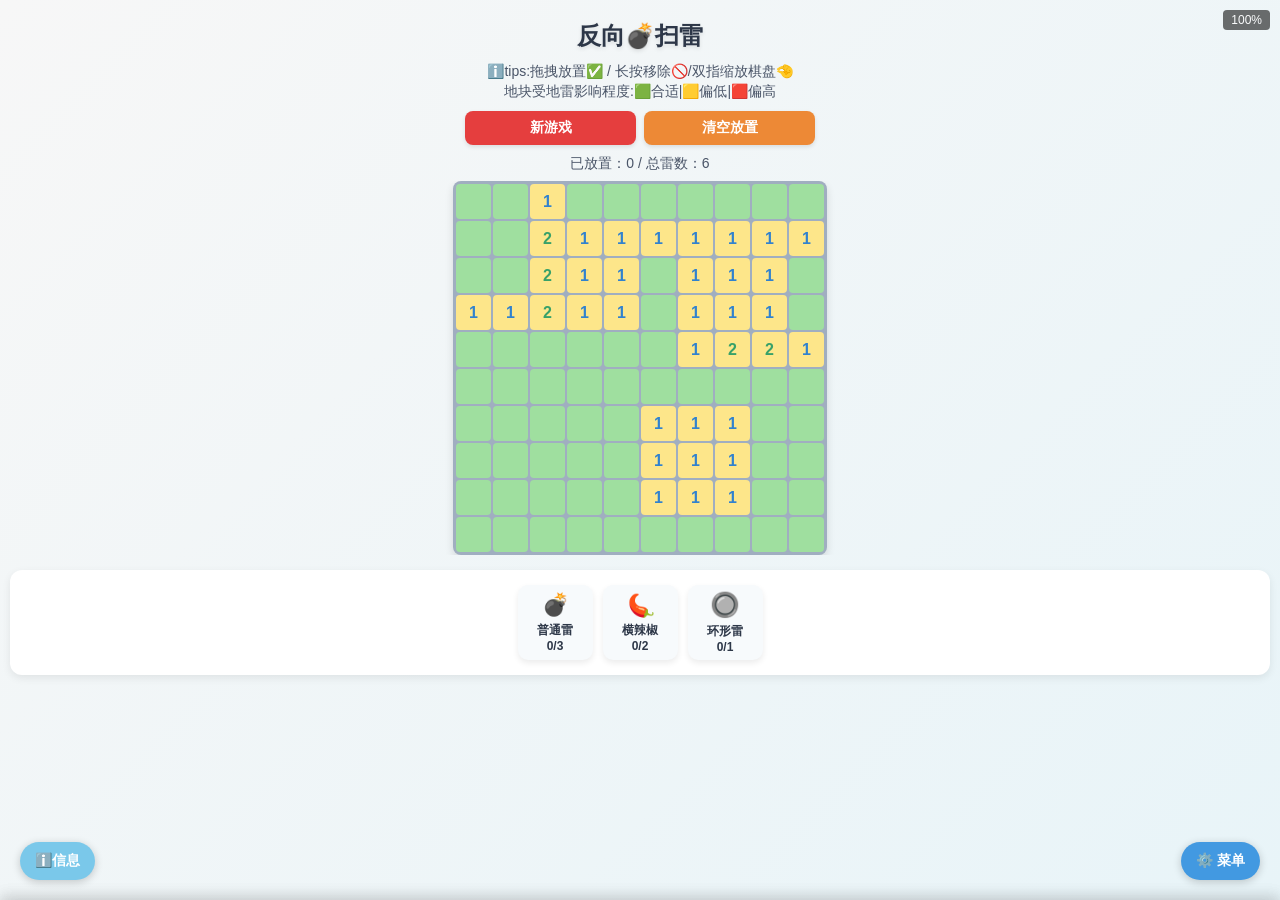
==== M.html @ b197b034 "Update and rename deMineM.html to M.html" ====
<!DOCTYPE html>
<html lang="zh-CN">
<head>
    <meta charset="UTF-8">
    <meta name="viewport" content="width=device-width, initial-scale=1.0, maximum-scale=5.0, user-scalable=yes">
    <title>反向扫雷</title>
    <style>
        * {
            margin: 0;
            padding: 0;
            box-sizing: border-box;
            font-family: "Microsoft kaiti", sans-serif;
            user-select: none;
            -webkit-user-select: none;
            -moz-user-select: none;
            -ms-user-select: none;
        }

        body {
            display: flex;
            flex-direction: column;
            align-items: center;
            background: linear-gradient(135deg, #f7f7f7, #e8f4f8);
            padding: 10px;
            min-height: 100vh;
            position: relative;
            overflow-x: hidden;
        }

        .game-title {
            font-size: 24px;
            margin: 10px 0;
            color: #2d3748;
            text-shadow: 0 2px 4px rgba(0,0,0,0.1);
            text-align: center;
        }

        .rule {
            text-align: center;
            margin-bottom: 10px;
            color: #4a5568;
            font-size: 14px;
            line-height: 1.4;
            padding: 0 5px;
        }

        .timer-box {
            font-size: 18px;
            font-weight: bold;
            color: #e53e3e;
            margin: 8px 0;
            background: #fff;
            padding: 4px 12px;
            border-radius: 10px;
            box-shadow: 0 2px 6px rgba(0,0,0,0.1);
            display: none;
        }

        .panel { 
            gap:8px; 
            display:flex; 
            margin-bottom:10px; 
            width: 100%;
            max-width: 350px;
            justify-content: center;
        }
        .panel button { 
            padding:8px 16px; 
            border:none; 
            border-radius:8px; 
            cursor: pointer;
            color: white;
            font-weight: 600;
            transition: all 0.2s;
            box-shadow: 0 2px 4px rgba(0,0,0,0.1);
            font-size: 14px;
            flex: 1;
        }
        #reset { 
            background:#e53e3e; 
        }
        #reset:hover, #reset:active {
            background:#c53030;
            transform: translateY(-1px);
        }
        #clear { 
            background:#ed8936; 
        }
        #clear:hover, #clear:active {
            background:#dd6b20;
            transform: translateY(-1px);
        }

        .info {
            color: #4a5568;
            font-size: 14px;
            margin-bottom: 8px;
            font-weight: 500;
            text-align: center;
        }

        .board-wrapper {
            width: 100%;
            max-width: calc(100vw - 20px);
            max-height: calc(100vh - 300px);
            overflow: auto;
            display: flex;
            justify-content: center;
            align-items: center;
            touch-action: pan-x pan-y; 
        }
        
        .board {
            display: grid;
            gap: 2px;
            background: #a0aec0;
            padding: 3px;
            border-radius: 8px;
            box-shadow: 0 4px 8px rgba(0,0,0,0.12);
            transform-origin: center center;
            transition: transform 0.1s ease-out;
            --cell-size: clamp(25px, 7vw, 35px);
            grid-template-columns: repeat(var(--board-size), var(--cell-size));
            margin: auto;
        }
        
        .zoom-display {
            position: absolute;
            top: 10px;
            right: 10px;
            background: rgba(0,0,0,0.7);
            color: white;
            padding: 3px 8px;
            border-radius: 4px;
            font-size: 12px;
            opacity: 0.8;
            z-index: 10;
        }
        
        .cell {
            width: var(--cell-size);
            height: var(--cell-size);
            display: flex;
            align-items: center;
            justify-content: center;
            font-weight: bold;
            position: relative;
            background: #ffffff;
            border-radius: 4px;
            cursor: default;
            transition: all 0.15s;
            font-size: clamp(12px, 3vw, 16px);
            touch-action: none;
        }
        .cell:hover, .cell.touch-hover {
            box-shadow: inset 0 0 0 1px #4299e1;
        }
        .cell-valid { background:#9fdf9f; }
        .cell-low { background:#fde68a; }
        .cell-over { background:#fca5a5; }
        .mine-here { 
            box-shadow:inset 0 0 0 2px #2d3748; 
            background:#fff !important; 
            cursor: grab;
            touch-action: none;
        }
        .mine-here:active { cursor: grabbing; }
        .n1{color:#3182ce} .n2{color:#38a169} .n3{color:#e53e3e} 
        .n4{color:#2c5282} .n5{color:#9b2c2c} .n6{color:#00a3af} 
        .n7{color:#1a202c} .n8{color:#718096}

        .mine-slot-box {
            display: flex;
            gap: 10px;
            padding: 15px;
            background: #ffffff;
            border-radius: 12px;
            flex-wrap: wrap;
            justify-content: center;
            margin-top: 15px;
            box-shadow: 0 3px 8px rgba(0,0,0,0.08);
            width: 100%;
            max-width: calc(100vw - 20px);
        }
        .mine-item {
            width: clamp(60px, 18vw, 75px);
            height: clamp(60px, 18vw, 75px);
            border-radius: 10px;
            display: flex;
            flex-direction: column;
            align-items: center;
            justify-content: center;
            font-weight: 600;
            font-size: 12px;
            background: #f7fafc;
            box-shadow: 0 3px 6px rgba(0,0,0,0.08);
            position: relative;
            color: #2d3748;
            transition: all 0.2s;
        }
        .mine-item:hover, .mine-item.touch-hover {
            transform: translateY(-2px);
            box-shadow: 0 4px 8px rgba(0,0,0,0.12);
        }
        .mine-item.disabled { 
            opacity:0.5; 
            cursor: not-allowed;
            transform: none !important;
        }
        .emoji-drag {
            cursor: grab;
            font-size: clamp(18px, 5vw, 24px);
            margin-bottom: 4px;
        }
        .emoji-drag:active { cursor: grabbing; }

        .normal-bomb { font-size:clamp(18px, 4vw, 22px); }
        .big-bomb { font-size:clamp(24px, 6vw, 32px); }
        .high-bomb {
            font-size: clamp(20px, 4.5vw, 24px);
            filter: saturate(1000%) brightness(1.2);
            color: rgb(255, 0, 0) !important;
        }
        .anti-bomb { font-size:clamp(18px, 4vw, 22px); }
        .chiliV-bomb { font-size:clamp(18px, 4vw, 22px); }
        .chiliH-bomb { font-size:clamp(18px, 4vw, 22px); transform:rotate(90deg); }
        .chiliPlus-bomb { font-size:clamp(20px, 4.5vw, 24px); transform:rotate(45deg);}
        .chiliDiag-bomb { font-size:clamp(20px, 4.5vw, 24px); }
        .chiliBigDiag-bomb { font-size:clamp(20px, 4.5vw, 24px); }
        .ring-bomb { font-size:clamp(20px, 4.5vw, 24px); }
        .mirror-bomb { font-size:clamp(20px, 4.5vw, 24px); }
        .radiation-bomb { font-size:clamp(20px, 4.5vw, 24px); }
        .eight-bomb { font-size:clamp(20px, 4.5vw, 24px); }
        .blackhole-bomb { font-size:clamp(20px, 4.5vw, 24px); }
        .yin-yang-bomb { font-size:clamp(20px, 4.5vw, 24px); }

        .mine-item {
            position: relative;
        }
        .mine-item::after {
            content: attr(data-tip);
            position: absolute;
            bottom: 110%;
            left: 50%;
            transform: translateX(-50%);
            background: #2d3748;
            color: #ffffff;
            padding: 4px 10px;
            border-radius: 6px;
            font-size: 11px;
            white-space: nowrap;
            opacity: 0;
            pointer-events: none;
            transition: opacity 0.2s;
            z-index: 10;
            max-width: 200px;
            word-wrap: break-word;
        }
        .mine-item:hover::after, .mine-item.touch-hover::after { opacity: 1; }

        .mine-info-tip {
            display: inline-flex;
            align-items: center;
            gap: 4px;
            font-size: 12px;
            color: #718096;
            cursor: pointer;
            position: relative;
        }
        .mine-preview {
            position: absolute;
            bottom: calc(100% + 8px);
            left: 50%;
            transform: translateX(-50%);
            background: #fff;
            border: 1px solid #e2e8f0;
            border-radius: 6px;
            padding: 8px;
            box-shadow: 0 4px 12px rgba(0,0,0,0.1);
            opacity: 0;
            visibility: hidden;
            transition: all 0.2s;
            z-index: 1000;
            max-width: 280px;
            max-height: 200px;
            overflow: hidden;
        }
        .mine-info-tip:hover .mine-preview, .mine-info-tip.touch-hover .mine-preview {
            opacity: 1;
            visibility: visible;
        }

        .win {
            position: fixed;
            top:0;left:0;width:100%;height:100%;
            background:rgba(0,0,0,0.9);
            display:none;
            flex-direction:column;
            align-items:center;
            justify-content:center;
            color:#fcc367;
            font-size:clamp(28px, 8vw, 40px);
            z-index: 100;
            text-shadow: 0 0 10px rgba(252, 195, 103, 0.8);
            padding: 20px;
        }
        .win button {
            margin-top: 30px;
            padding: 12px 24px;
            background: #48bb78;
            color: white;
            border: none;
            border-radius: 8px;
            font-size: clamp(16px, 4vw, 18px);
            font-weight: 600;
            cursor: pointer;
            transition: all 0.2s;
            box-shadow: 0 4px 8px rgba(0,0,0,0.2);
            min-width: 120px;
        }
        .win button:hover, .win button:active {
            background: #38a169;
            transform: translateY(-2px);
        }

        .sidebar {
            position: fixed;
            bottom: 0;
            left: 0;
            width: 100%;
            max-height: 80vh;
            background: #fff;
            box-shadow: 0 -3px 15px rgba(0,0,0,0.1);
            transform: translateY(100%);
            transition: transform 0.3s ease;
            z-index: 999;
            padding: 15px;
            overflow-y: auto;
            touch-action: pan-y;
        }
        .sidebar.open {
            transform: translateY(0);
        }
        .sidebar-toggle {
            position: fixed;
            bottom: 20px;
            right: 20px;
            top: auto;
            transform: none;
            background: #4299e1;
            color: #fff;
            border: none;
            padding: 10px 15px;
            border-radius: 50px;
            cursor: pointer;
            z-index: 999;
            font-weight: bold;
            font-size: 14px;
            box-shadow: 0 2px 8px rgba(0,0,0,0.2);
            writing-mode: horizontal-tb;
        }

        .info-sidebar {
            position: fixed;
            bottom: 0;
            right: 0;
            width: 100%;
            max-height: 80vh;
            background: #fff;
            box-shadow: 0 -3px 15px rgba(0,0,0,0.1);
            transform: translateY(100%);
            transition: transform 0.3s ease;
            z-index: 998;
            padding: 15px;
            overflow-y: auto;
            touch-action: pan-y;
        }
        .info-sidebar.open {
            transform: translateY(0);
        }
        .info-sidebar-toggle {
            position: fixed;
            bottom: 20px;
            left: 20px;
            top: auto;
            transform: none;
            background: #7ac8ea;
            color: #fff;
            border: none;
            padding: 10px 15px;
            border-radius: 50px;
            cursor: pointer;
            z-index: 998;
            font-weight: bold;
            font-size: 14px;
            box-shadow: 0 2px 8px rgba(0,0,0,0.2);
            writing-mode: horizontal-tb;
        }

        .sidebar-section {
            margin-bottom: 20px;
        }
        .sidebar-title {
            font-size: 16px;
            font-weight: bold;
            margin-bottom: 10px;
            color: #2d3748;
            border-left: 4px solid #4299e1;
            padding-left: 8px;
        }
        .info-sidebar .sidebar-title {
            border-left-color: #7ac8ea;
        }

        .preset-buttons {
            display: flex;
            gap: 8px;
            margin-bottom: 15px;
            width: 100%;
        }
        .preset-btn {
            flex: 1;
            padding: 8px 0;
            border: none;
            border-radius: 6px;
            color: white;
            font-weight: 500;
            cursor: pointer;
            font-size: 14px;
        }
        .preset-easy { background: #38a169; }
        .preset-medium { background: #ed8936; }
        .preset-hard { background: #e53e3e; }

        .custom-item {
            display: flex;
            align-items: center;
            justify-content: space-between;
            margin-bottom: 10px;
        }
        .custom-item label {
            font-weight: 500;
            color: #2d3748;
            font-size: 14px;
        }
        .num-control {
            display: flex;
            align-items: center;
            border-radius: 6px;
            overflow: hidden;
        }
        .num-btn {
            width: 28px;
            height: 28px;
            border: none;
            background: #4299e1;
            color: white;
            cursor: pointer;
            font-size: 16px;
        }
        .num-display {
            width: 40px;
            height: 28px;
            text-align: center;
            line-height: 28px;
            background: #f7fafc;
            border: 1px solid #e2e8f0;
            font-size: 14px;
        }
        .apply-btn {
            width: 100%;
            padding: 9px;
            background: #1dc0d2;
            color: white;
            border: none;
            border-radius: 6px;
            cursor: pointer;
            font-weight: 500;
            margin-top: 5px;
            font-size: 14px;
        }

        .record-item {
            padding: 10px;
            border-radius: 8px;
            margin-bottom: 8px;
            background: #f7fafc;
        }
        .record-label { font-weight: bold; margin-bottom: 4px; font-size: 14px;}
        .record-best { color: #38a169; font-weight: bold; font-size: 14px;}
        .record-current { color: #ed8936; font-weight: bold; font-size: 14px;}
        .record-new { color: #e53e3e; font-weight: bold; margin-left: 6px; font-size: 14px;}
        
        .sidebar-version {
            margin-top: 20px;
            padding-top: 15px;
            border-top: 1px solid #e2e8f0;
            color: #718096;
            font-size: 12px;
            text-align: center;
        }
        
        .record-tip {
            font-size: 12px;
            color: #718096;
            margin-bottom: 10px;
            padding-left: 8px;
            font-style: italic;
        }

        .mine-info-item {
            padding: 10px;
            border-radius: 8px;
            background: #f7fafc;
            margin-bottom: 8px;
            border-left: 3px solid #7ac8ea;
        }
        .mine-info-header {
            display: flex;
            align-items: center;
            gap: 8px;
            margin-bottom: 6px;
        }
        .mine-info-emoji {
            font-size: 18px;
        }
        .mine-info-name {
            font-weight: bold;
            font-size: 14px;
            color: #2d3748;
        }
        .mine-info-desc {
            font-size: 13px;
            color: #4a5568;
            line-height: 1.4;
            margin-bottom: 6px;
        }
        .mine-info-tip {
            display: inline-flex;
            align-items: center;
            gap: 4px;
            font-size: 12px;
            color: #718096;
            cursor: pointer;
        }
        .preview-grid {
            display: grid;
            gap: 1px;
            background: #a0aec0;
            padding: 2px;
            border-radius: 4px;
            position: relative;
        }
        .preview-cell {
            width: clamp(15px, 4vw, 20px);
            height: clamp(15px, 4vw, 20px);
            background: #fff;
            display: flex;
            align-items: center;
            justify-content: center;
            font-size: clamp(10px, 2vw, 11px);
            font-weight: bold;
            color: #2d3748;
        }
        .preview-cell.active {
            background: #9fdf9f;
        }
        .preview-cell.center {
            background: #fca5a5 !important;
        }
        .preview-cell.split-left {
            background: #9fdf9f;
        }
        .preview-cell.split-right {
            background: #9fdf9f;
        }
        .diagonal-line {
            position: absolute;
            top: 0;
            left: 0;
            width: 100%;
            height: 100%;
            pointer-events: none;
        }

        .overlay {
            position: fixed;
            top: 0;
            left: 0;
            width: 100%;
            height: 100%;
            background: rgba(0,0,0,0.3);
            z-index: 997;
            display: none;
        }
        .overlay.show {
            display: block;
        }

        .drag-ghost {
            position: fixed;
            pointer-events: none;
            z-index: 1000;
            transform: translate(-50%, -50%);
            font-size: 24px;
            text-shadow: 0 0 3px rgba(0,0,0,0.5);
        }
    </style>
</head>
<body>
    <h1 class="game-title">反向💣扫雷</h1>
    <div class="rule">
            ℹ️tips:拖拽放置✅ / 长按移除🚫/双指缩放棋盘🤏
        <br>地块受地雷影响程度:🟩合适|🟨偏低|🟥偏高</div>

    <div class="timer-box" id="timer">00:00.00</div>

    <div class="panel">
        <button id="reset">新游戏</button>
        <button id="clear">清空放置</button>
    </div>

    <div class="info">已放置：<span id="placed">0</span> / 总雷数：<span id="max">0</span></div>
    
    <div class="board-wrapper" id="boardWrapper">
        <div class="board" id="board"></div>
        <div class="zoom-display" id="zoomDisplay">100%</div>
    </div>
    
    <div class="mine-slot-box" id="slot"></div>

    <div class="win" id="win">
        <div>🎉 恭喜通关！</div>
        <button onclick="newGame()">再来一局</button>
    </div>

    <div class="overlay" id="overlay"></div>
    
    <button class="sidebar-toggle" id="toggleSidebar">⚙️ 菜单</button>
    <div class="sidebar" id="sidebar">
        <div class="sidebar-section">
            <div class="sidebar-title">🎮 难度选择</div>
            <div class="preset-buttons">
                <button class="preset-btn preset-easy" onclick="setPre('easy')">😎简单</button>
                <button class="preset-btn preset-medium" onclick="setPre('medium')">😮中等</button>
                <button class="preset-btn preset-hard" onclick="setPre('hard')">👿困难</button>
            </div>

            <div class="custom-item">
                <label>棋盘大小</label>
                <div class="num-control">
                    <button class="num-btn" onclick="setVal('size',-1)">-</button>
                    <div class="num-display" id="size">10</div>
                    <button class="num-btn" onclick="setVal('size',1)">+</button>
                </div>
            </div>
            <div class="custom-item">
                <label>总地雷数</label>
                <div class="num-control">
                    <button class="num-btn" onclick="setVal('total',-1)">-</button>
                    <div class="num-display" id="total">6</div>
                    <button class="num-btn" onclick="setVal('total',1)">+</button>
                </div>
            </div>
            <div class="custom-item">
                <label>特殊雷种类</label>
                <div class="num-control">
                    <button class="num-btn" onclick="setVal('type',-1)">-</button>
                    <div class="num-display" id="type">2</div>
                    <button class="num-btn" onclick="setVal('type',1)">+</button>
                </div>
            </div>
            <div class="custom-item">
                <label>特殊雷总数</label>
                <div class="num-control">
                    <button class="num-btn" onclick="setVal('spec',-1)">-</button>
                    <div class="num-display" id="spec">3</div>
                    <button class="num-btn" onclick="setVal('spec',1)">+</button>
                </div>
            </div>
            <button class="apply-btn" onclick="applySet()">应用设置</button>
        </div>

        <div class="sidebar-section">
            <div class="sidebar-title">🏆 最快纪录</div>
            <div class="record-tip">使用预设难度开始计时挑战吧！ヾ(≧▽≦*)o</div>
            <div id="recordList"></div>
        </div>
        
        <div class="sidebar-version">v.4.1移动端<br>作者:L1Nzy<br>邮箱:lin060911@qq.com</div>
    </div>

    <button class="info-sidebar-toggle" id="toggleInfoSidebar">ℹ️信息</button>
    <div class="info-sidebar" id="infoSidebar">
        <div class="sidebar-section">
            <div class="sidebar-title">💣 炸弹信息</div>
            <div id="mineInfoList"></div>
        </div>
    </div>

    <script>
        let S=10, T=6, TY=2, SP=3;
        const LIMIT = { size:[6,20], total:[2,16], type:[0,14], spec:[0,99] }; 

        const PRE = {
            easy:   { size: 8,  total: 6,  type: 2,  spec: 4 },
            medium: { size: 10, total: 8,  type: 4,  spec: 6 },
            hard:   { size: 12, total: 10, type: 6,  spec: 8 }
        };

        let diff = null;
        let st = 0;
        let ti = null;
        let ct = 0;
        let ts = false; 

        let lt = JSON.parse(localStorage.getItem('mineLastTimes')) || {
            easy: null, medium: null, hard: null
        };
        let rec = JSON.parse(localStorage.getItem('mineRecords')) || {
            easy: null, medium: null, hard: null
        };

        const M = {
            normal:{n:"普通雷",e:"💣",cls:"normal-bomb",tip:"3x3范围 +1",f:(r,c,v)=>addVal(r,c,1,1,v,1),
                preview: {size:3, active: [[0,0],[0,1],[0,2],[1,0],[1,1],[1,2],[2,0],[2,1],[2,2]], center: [1,1]}},
            big5:{n:"巨型雷",e:"💣",cls:"big-bomb",tip:"5x5范围 +1",f:(r,c,v)=>addVal(r,c,2,2,v,1),
                preview: {size:5, active: [[0,0],[0,1],[0,2],[0,3],[0,4],[1,0],[1,1],[1,2],[1,3],[1,4],[2,0],[2,1],[2,2],[2,3],[2,4],[3,0],[3,1],[3,2],[3,3],[3,4],[4,0],[4,1],[4,2],[4,3],[4,4]], center: [2,2]}},
            high:{n:"高爆雷",e:"💣",cls:"high-bomb",tip:"3x3范围 +2",f:(r,c,v)=>addVal(r,c,1,1,v,2),
                preview: {size:3, active: [[0,0],[0,1],[0,2],[1,0],[1,1],[1,2],[2,0],[2,1],[2,2]], center: [1,1], values: [[2,2,2],[2,2,2],[2,2,2]]}},
            anti:{n:"反物质炸弹",e:"💥",cls:"anti-bomb",tip:"3x3范围 -1",f:(r,c,v)=>addVal(r,c,1,1,v,-1),
                preview: {size:3, active: [[0,0],[0,1],[0,2],[1,0],[1,1],[1,2],[2,0],[2,1],[2,2]], center: [1,1], values: [[-1,-1,-1],[-1,-1,-1],[-1,-1,-1]]}},
            chiliV:{n:"竖辣椒",e:"🌶️",cls:"chiliV-bomb",tip:"竖方向各2格 +1",f:(r,c,v)=>{
                for(let i=-2;i<=2;i++){let y=r+i;if(y>=0&&y<S)v[y][c]++;}
            }, preview: {size:5, active: [[0,2],[1,2],[2,2],[3,2],[4,2]], center: [2,2]}},
            chiliH:{n:"横辣椒",e:"🌶️",cls:"chiliH-bomb",tip:"横方向各2格 +1",f:(r,c,v)=>{
                for(let i=-2;i<=2;i++){let x=c+i;if(x>=0&&x<S)v[r][x]++;}
            }, preview: {size:5, active: [[2,0],[2,1],[2,2],[2,3],[2,4]], center: [2,2]}},
            chiliPlus:{n:"十字辣椒",e:"✖️",cls:"chiliPlus-bomb",tip:"横竖各2格 +1",f:(r,c,v)=>{
                for(let i=-2;i<=2;i++){let y=r+i;if(y>=0&&y<S)v[y][c]++;}
                for(let i=-2;i<=2;i++){let x=c+i;if(x>=0&&x<S)v[r][x]++;}
            }, preview: {size:5, active: [[0,2],[1,2],[2,0],[2,1],[2,2],[2,3],[2,4],[3,2],[4,2]], center: [2,2]}},
            chiliDiag:{n:"对角辣椒",e:"✖️",cls:"chiliDiag-bomb",tip:"3x3对角线 +1",f:(r,c,v)=>{
                const d=[[-1,-1],[-1,1],[0,0],[1,-1],[1,1]];
                d.forEach(([dr,dc])=>{let y=r+dr,x=c+dc;if(y>=0&&y<S&&x>=0&&x<S)v[y][x]++;});
            }, preview: {size:3, active: [[0,0],[0,2],[1,1],[2,0],[2,2]], center: [1,1]}},
            chiliBigDiag:{n:"大对角辣椒",e:"✖️",cls:"chiliBigDiag-bomb",tip:"5x5对角线 +1",f:(r,c,v)=>{
                const d=[[-2,-2],[-2,2],[-1,-1],[1,1],[-1,1],[1,-1],[0,0],[2,-2],[2,2]];
                d.forEach(([dr,dc])=>{let y=r+dr,x=c+dc;if(y>=0&&y<S&&x>=0&&x<S)v[y][x]++;});
            }, preview: {size:5, active: [[0,0],[0,4],[1,1],[1,3],[2,2],[3,1],[3,3],[4,0],[4,4]], center: [2,2]}},
            ring:{n:"环形雷",e:"🔘",cls:"ring-bomb",tip:"5x5区域外圈 +1",f:(r,c,v)=>{
                for(let nr=-2;nr<=2;nr++){
                    for(let nc=-2;nc<=2;nc++){
                        if(nr === -2 || nr === 2 || nc === -2 || nc === 2){
                            let y = r + nr;
                            let x = c + nc;
                            if(y >= 0 && y < S && x >= 0 && x < S){
                                v[y][x]++;
                            }
                        }
                    }
                }
            }, preview: {size:5, active: [[0,0],[0,1],[0,2],[0,3],[0,4],[1,0],[1,4],[2,0],[2,4],[3,0],[3,4],[4,0],[4,1],[4,2],[4,3],[4,4]], center: [2,2]}},
            mirror:{n:"镜像双雷",e:"🪞",cls:"mirror-bomb",tip:"自身+对称点 3x3 +1",f:(r,c,v)=>{
                let mr = S - 1 - r;
                let mc = S - 1 - c;
                addVal(r, c, 1,1,v,1);
                addVal(mr, mc,1,1,v,1);
            }, preview: {size:6, active: [[0,0],[0,1],[0,2],[1,0],[1,1],[1,2],[2,0],[2,1],[2,2],[3,3],[3,4],[3,5],[4,3],[4,4],[4,5],[5,3],[5,4],[5,5]], center: [1,1], split: true}},
            radiation:{n:"辐射雷",e:"☢️",cls:"radiation-bomb",tip:"中心+3 内环+2 外环+1",f:(r,c,v)=>{
                v[r][c] +=3;
                for(let dr=-1;dr<=1;dr++){
                    for(let dc=-1;dc<=1;dc++){
                        if(dr===0 && dc===0) continue;
                        let y = r+dr, x = c+dc;
                        if(y>=0&&y<S&&x>=0&&x<S) v[y][x]+=2;
                    }
                }
                for(let dr=-2;dr<=2;dr++){
                    for(let dc=-2;dc<=2;dc++){
                        if(Math.abs(dr)===2 || Math.abs(dc)===2){
                            let y = r+dr, x = c+dc;
                            if(y>=0&&y<S&&x>=0&&x<S) v[y][x]+=1;
                        }
                    }
                }
            }, preview: {size:5, active: [[0,0],[0,1],[0,2],[0,3],[0,4],[1,0],[1,1],[1,2],[1,3],[1,4],[2,0],[2,1],[2,2],[2,3],[2,4],[3,0],[3,1],[3,2],[3,3],[3,4],[4,0],[4,1],[4,2],[4,3],[4,4]], 
                center: [2,2], values: [[1,1,1,1,1],[1,2,2,2,1],[1,2,3,2,1],[1,2,2,2,1],[1,1,1,1,1]]}},
            eight:{n:"八向雷",e:"✳️",cls:"eight-bomb",tip:"8方向各2格+自身 +1",f:(r,c,v)=>{
                const dirs = [[-1,-1],[-1,0],[-1,1],[0,-1],[0,1],[1,-1],[1,0],[1,1]];
                v[r][c]++;
                dirs.forEach(([dy,dx])=>{
                    for(let i=1;i<=2;i++){
                        let y = r + dy*i;
                        let x = c + dx*i;
                        if(y>=0&&y<S&&x>=0&&x<S) v[y][x]++;
                    }
                });
            }, preview: {size:5, active: [
                [2,2],
                [1,2], [0,2],
                [3,2], [4,2],
                [2,1], [2,0],
                [2,3], [2,4],
                [1,1], [0,0],
                [1,3], [0,4],
                [3,1], [4,0],
                [3,3], [4,4]
            ], center: [2,2]}},
            blackhole:{n:"黑洞炸弹",e:"🕳️",cls:"blackhole-bomb",tip:"中心-1 十字不变 外圈8格+1",f:(r,c,v)=>{
                v[r][c] -= 1;
                const outer = [[-1,-1],[-1,1],[1,-1],[1,1],[-2,0],[2,0],[0,-2],[0,2]];
                outer.forEach(([dr, dc]) => {
                    let y = r + dr;
                    let x = c + dc;
                    if(y >= 0 && y < S && x >= 0 && x < S) {
                        v[y][x] += 1;
                    }
                });
            }, preview: {size:5, active: [[0,2],[1,1],[1,3],[2,0],[2,2],[2,4],[3,1],[3,3],[4,2]], center: [2,2], values: [[, ,1, , ], [,1,,1, ], [1,,-1,,1], [,1,,1, ], [, ,1, , ]]}},
            yinYang:{n:"阴阳炸弹",e:"☯️",cls:"yin-yang-bomb",tip:"自身3x3+1 对称点3x3-1",f:(r,c,v)=>{
                addVal(r, c, 1, 1, v, 1);
                let mr = S - 1 - r;
                let mc = S - 1 - c;
                addVal(mr, mc, 1, 1, v, -1);
            }, preview: {size:6, active: [[0,0],[0,1],[0,2],[1,0],[1,1],[1,2],[2,0],[2,1],[2,2],[3,3],[3,4],[3,5],[4,3],[4,4],[4,5],[5,3],[5,4],[5,5]], 
                center: [1,1], values: [[1,1,1,,,], [1,1,1,,,], [1,1,1,,,], [,,, -1,-1,-1], [,,, -1,-1,-1], [,,, -1,-1,-1]], split: true}}
        };

        let G={tar:[],p:[],placed:{},pool:{},max:0,drag:null};
        let dragGhost = null;
        let isDraggingFromBoard = false;
        let dragMineType = null;
        let dragMineKey = null;
        let touchStartX = 0, touchStartY = 0;
        let touchStartTime = 0;
        let touchMoveDistance = 0;
        let touchTimeout = null;
        
        let boardScale = 1;
        let minScale = 0.5;
        let maxScale = 3;
        let initialDistance = null;
        let isPinching = false;
        let isDragging = false; 
        let isDeleting = false;

        document.getElementById('toggleInfoSidebar').onclick = (e) => {
            e.stopPropagation();
            const infoSb = document.getElementById('infoSidebar');
            const overlay = document.getElementById('overlay');
            infoSb.classList.toggle('open');
            overlay.classList.toggle('show');
            document.getElementById('sidebar').classList.remove('open');
        };
        document.getElementById('toggleSidebar').onclick = (e) => {
            e.stopPropagation();
            const sb = document.getElementById('sidebar');
            const overlay = document.getElementById('overlay');
            sb.classList.toggle('open');
            overlay.classList.toggle('show');
            document.getElementById('infoSidebar').classList.remove('open');
        };

        document.addEventListener('click', (e) => {
            const sidebar = document.getElementById('sidebar');
            const infoSidebar = document.getElementById('infoSidebar');
            const toggleSidebar = document.getElementById('toggleSidebar');
            const toggleInfoSidebar = document.getElementById('toggleInfoSidebar');
            const overlay = document.getElementById('overlay');

            const isClickOutsideSidebar = !sidebar.contains(e.target) && e.target !== toggleSidebar;
            const isClickOutsideInfoSidebar = !infoSidebar.contains(e.target) && e.target !== toggleInfoSidebar;

            if (isClickOutsideSidebar && sidebar.classList.contains('open')) {
                sidebar.classList.remove('open');
            }
            if (isClickOutsideInfoSidebar && infoSidebar.classList.contains('open')) {
                infoSidebar.classList.remove('open');
            }
            if (!sidebar.classList.contains('open') && !infoSidebar.classList.contains('open')) {
                overlay.classList.remove('show');
            }
        });

        function createDragGhost(emoji, className) {
            if (dragGhost) {
                dragGhost.remove();
            }
            dragGhost = document.createElement('div');
            dragGhost.className = `drag-ghost ${className}`;
            dragGhost.textContent = emoji;
            dragGhost.style.display = 'none';
            document.body.appendChild(dragGhost);
            return dragGhost;
        }

        function updateZoomDisplay() {
            document.getElementById('zoomDisplay').textContent = Math.round(boardScale * 100) + '%';
        }

        function setBoardScale(scale) {
            const board = document.getElementById('board');
            boardScale = Math.max(minScale, Math.min(maxScale, scale));
            board.style.transform = `scale(${boardScale})`;
            updateZoomDisplay();
            
            localStorage.setItem('boardScale', boardScale.toString());
        }

        function initTouchEvents() {
            const slot = document.getElementById('slot');
            const board = document.getElementById('board');
            const boardWrapper = document.getElementById('boardWrapper');
            
            slot.addEventListener('touchstart', function(e) {
                e.stopPropagation();
                if (e.touches.length > 1) return;
                
                const touch = e.touches[0];
                const target = e.target;
                
                const mineItem = target.closest('.mine-item');
                if (!mineItem || mineItem.classList.contains('disabled')) return;
                
                const emojiElement = mineItem.querySelector('.emoji-drag');
                if (!emojiElement) return;
                
                const mineType = Object.keys(M).find(key => M[key].cls === emojiElement.className.split(' ')[1]);
                if (!mineType) return;
                
                const useCount = Object.values(G.placed).filter(x => x === mineType).length;
                if (useCount >= G.pool[mineType]) return;
                
                touchStartX = touch.clientX;
                touchStartY = touch.clientY;
                touchStartTime = Date.now();
                dragMineType = mineType;
                dragMineKey = null;
                isDraggingFromBoard = false;
                isDragging = true;
                isDeleting = false;
                touchMoveDistance = 0;
                
                if (touchTimeout) {
                    clearTimeout(touchTimeout);
                    touchTimeout = null;
                }
                
                const ghost = createDragGhost(M[mineType].e, M[mineType].cls);
                ghost.style.display = 'block';
                ghost.style.left = touch.clientX + 'px';
                ghost.style.top = touch.clientY + 'px';
                
                e.preventDefault();
            }, { passive: false });
            
            board.addEventListener('touchstart', function(e) {
                e.stopPropagation();
                if (e.touches.length > 1) {
                    isPinching = true;
                    initialDistance = null;
                    e.preventDefault();
                    return;
                }
                
                const touch = e.touches[0];
                const target = e.target;
                
                const cell = target.closest('.cell');
                if (!cell) return;
                
                const r = parseInt(cell.dataset.r);
                const c = parseInt(cell.dataset.c);
                const k = r + ',' + c;
                
                touchStartX = touch.clientX;
                touchStartY = touch.clientY;
                touchStartTime = Date.now();
                touchMoveDistance = 0;
                isDragging = false;
                isDeleting = false;
                
                if (touchTimeout) {
                    clearTimeout(touchTimeout);
                }
                
                if (G.placed[k]) {
                    dragMineType = G.placed[k];
                    dragMineKey = k;
                    isDraggingFromBoard = true;
                    
                    const ghost = createDragGhost(M[dragMineType].e, M[dragMineType].cls);
                    ghost.style.display = 'block';
                    ghost.style.left = touch.clientX + 'px';
                    ghost.style.top = touch.clientY + 'px';
                    
                    touchTimeout = setTimeout(() => {
                        if (!isDragging && touchMoveDistance < 10) {
                            isDeleting = true;
                            delete G.placed[k];
                            resetP();
                            render();
                            updatePlaced();
                            
                            if (dragGhost) {
                                dragGhost.style.display = 'none';
                            }
                        }
                    }, 800);
                } else {
                    dragMineType = null;
                    dragMineKey = null;
                    isDraggingFromBoard = false;
                }
                
                e.preventDefault();
            }, { passive: false });
            
            document.addEventListener('touchmove', function(e) {
                if (e.touches.length > 1) {
                    isPinching = true;
                    const touch1 = e.touches[0];
                    const touch2 = e.touches[1];
                    
                    const currentDistance = Math.sqrt(
                        Math.pow(touch2.clientX - touch1.clientX, 2) +
                        Math.pow(touch2.clientY - touch1.clientY, 2)
                    );
                    
                    if (initialDistance === null) {
                        initialDistance = currentDistance;
                    } else {
                        const scaleChange = currentDistance / initialDistance;
                        setBoardScale(boardScale * scaleChange);
                        initialDistance = currentDistance;
                    }
                    
                    e.preventDefault();
                    return;
                }
                
                if (!dragMineType && !isDraggingFromBoard) return;
                
                const touch = e.touches[0];
                const dx = touch.clientX - touchStartX;
                const dy = touch.clientY - touchStartY;
                touchMoveDistance = Math.sqrt(dx * dx + dy * dy);
                
                if (touchMoveDistance > 5) {
                    isDragging = true;
                    if (touchTimeout) {
                        clearTimeout(touchTimeout);
                        touchTimeout = null;
                    }
                }
                
                if (dragMineType && dragGhost) {
                    dragGhost.style.left = touch.clientX + 'px';
                    dragGhost.style.top = touch.clientY + 'px';
                }
                
                if (touchMoveDistance > 10) {
                    e.preventDefault();
                }
            }, { passive: false });
            
            document.addEventListener('touchend', function(e) {
                if (isPinching) {
                    isPinching = false;
                    initialDistance = null;
                    return;
                }
                
                if (touchTimeout) {
                    clearTimeout(touchTimeout);
                    touchTimeout = null;
                }
                
                const touch = e.changedTouches[0];
                
                if (dragMineType && isDragging && !isDeleting) {
                    const target = document.elementFromPoint(touch.clientX, touch.clientY);
                    
                    if (target) {
                        const cell = target.closest('.cell');
                        
                        if (cell) {
                            const r = parseInt(cell.dataset.r);
                            const c = parseInt(cell.dataset.c);
                            const k = r + ',' + c;
                            
                            if (isDraggingFromBoard) {
                                if (k !== dragMineKey && !G.placed[k]) {
                                    delete G.placed[dragMineKey];
                                    G.placed[k] = dragMineType;
                                    startTiOnFirst();
                                    resetP();
                                    render();
                                    updatePlaced();
                                }
                            } else {
                                if (!G.placed[k]) {
                                    const useCount = Object.values(G.placed).filter(x => x === dragMineType).length;
                                    if (useCount < G.pool[dragMineType]) {
                                        G.placed[k] = dragMineType;
                                        startTiOnFirst();
                                        resetP();
                                        render();
                                        updatePlaced();
                                    }
                                }
                            }
                        }
                    }
                }
                
                if (dragGhost) {
                    dragGhost.style.display = 'none';
                }
                
                dragMineType = null;
                dragMineKey = null;
                isDraggingFromBoard = false;
                isDragging = false;
                isDeleting = false;
                touchMoveDistance = 0;
            });
            
            document.addEventListener('touchcancel', function() {
                if (touchTimeout) {
                    clearTimeout(touchTimeout);
                    touchTimeout = null;
                }
                
                if (dragGhost) {
                    dragGhost.style.display = 'none';
                }
                
                dragMineType = null;
                dragMineKey = null;
                isDraggingFromBoard = false;
                isDragging = false;
                isDeleting = false;
                touchMoveDistance = 0;
                isPinching = false;
                initialDistance = null;
            });
        }

        function initInfoSidebarLongPress() {
            const infoSidebar = document.getElementById('infoSidebar');
            
            infoSidebar.addEventListener('touchstart', function(e) {
                if (e.touches.length > 1) return;
                
                const touch = e.touches[0];
                const target = e.target;
                
                const tipElement = target.closest('.mine-info-tip');
                if (!tipElement) return;
                
                const longPressTimer = setTimeout(() => {
                    tipElement.classList.add('touch-hover');
                }, 300);
                
                e.target.dataset.longPressTimer = longPressTimer;
                
                e.preventDefault();
            }, { passive: false });
            
            infoSidebar.addEventListener('touchmove', function(e) {
                const target = e.target;
                const tipElement = target.closest('.mine-info-tip');
                
                if (tipElement && tipElement.dataset.longPressTimer) {
                    clearTimeout(tipElement.dataset.longPressTimer);
                    delete tipElement.dataset.longPressTimer;
                    tipElement.classList.remove('touch-hover');
                }
            }, { passive: false });
            
            infoSidebar.addEventListener('touchend', function(e) {
                const target = e.target;
                const tipElement = target.closest('.mine-info-tip');
                
                if (tipElement) {
                    if (tipElement.dataset.longPressTimer) {
                        clearTimeout(tipElement.dataset.longPressTimer);
                        delete tipElement.dataset.longPressTimer;
                    }
                    
                    tipElement.classList.add('touch-hover');
                    setTimeout(() => {
                        tipElement.classList.remove('touch-hover');
                    }, 1000);
                }
            });
            
            infoSidebar.addEventListener('touchcancel', function(e) {
                const target = e.target;
                const tipElement = target.closest('.mine-info-tip');
                
                if (tipElement && tipElement.dataset.longPressTimer) {
                    clearTimeout(tipElement.dataset.longPressTimer);
                    delete tipElement.dataset.longPressTimer;
                    tipElement.classList.remove('touch-hover');
                }
            });
        }

        function addVal(r,c,dr,dc,v,n){
            for(let nr=-dr;nr<=dr;nr++) {
                for(let nc=-dc;nc<=dc;nc++){
                    let y=r+nr,x=c+nc; 
                    if(y>=0&&y<S&&x>=0&&x<S) v[y][x]+=n;
                }
            }
        }

        function genGame(){
            let all=["big5","high","anti","chiliV","chiliH","chiliPlus","chiliDiag","chiliBigDiag","ring","mirror","radiation","eight","blackhole","yinYang"];
            let sel=all.sort(()=>Math.random()-0.5).slice(0,TY);
            let pool={};
            let normal = 0;
            
            if (SP < T) {
                normal = Math.max(1, T - SP);
            }
            if (normal > 0) {
                pool.normal = normal;
            }
            
            let rem=SP; 
            sel.forEach(t=>{pool[t]=1;rem--});
            
            while(rem>0){
                let t=sel[Math.random()*sel.length|0];
                pool[t]++;
                rem--;
            }
            
            let mines=[]; 
            for(let t in pool){
                for(let i=0;i<pool[t];i++){
                    mines.push(t);
                }
            }
            
            mines=mines.slice(0,T);
            let pos=new Set(),ans={};
            
            while(mines.length){
                let r=Math.random()*S|0,c=Math.random()*S|0,k=r+','+c;
                if(!pos.has(k)){pos.add(k);ans[k]=mines.pop();}
            }
            
            let tar=Array(S).fill().map(()=>Array(S).fill(0));
            for(let k in ans){
                let [r,c]=k.split(',');
                M[ans[k]].f(+r,+c,tar);
            }
            
            G.tar=tar; 
            G.pool=pool; 
            G.max=T; 
            G.placed={}; 
            resetP();
        }

        function resetP(){
            G.p=Array(S).fill().map(()=>Array(S).fill(0));
            for(let k in G.placed){
                let [r,c]=k.split(',');
                M[G.placed[k]].f(+r,+c,G.p);
            }
        }

        function render(){
            let b=document.getElementById('board'); 
            b.innerHTML='';
            b.style.setProperty('--board-size', S);
            
            for(let r=0;r<S;r++) {
                for(let c=0;c<S;c++){
                    let d=document.createElement('div'); 
                    d.className='cell';
                    d.dataset.r=r; 
                    d.dataset.c=c;
                    
                    let t=G.tar[r][c],p=G.p[r][c],k=r+','+c;
                    
                    if(p===t) d.classList.add('cell-valid');
                    else if(p<t) d.classList.add('cell-low');
                    else d.classList.add('cell-over');
                    
                    if(t!==0){
                        d.textContent=t;
                        d.classList.add('n'+Math.min(t,8));
                    }
                    
                    if(G.placed[k]){
                        d.classList.add('mine-here');
                        let ty=G.placed[k];
                        d.innerHTML=`<span class="${M[ty].cls}">${M[ty].e}</span>`;
                    }
                    
                    b.appendChild(d);
                }
            }
            
            document.getElementById('placed').textContent=Object.keys(G.placed).length;
            document.getElementById('max').textContent=G.max;
            
            renderSlot(); 
            checkWin();
        }

        function renderSlot(){
            let s=document.getElementById('slot');
            s.innerHTML='';
            
            for(let t in G.pool){
                let max=G.pool[t],use=Object.values(G.placed).filter(x=>x===t).length;
                let div=document.createElement('div');
                
                div.className='mine-item'+(use>=max?' disabled':'');
                div.dataset.tip=M[t].tip;
                div.innerHTML=`<div class="emoji-drag ${M[t].cls}">${M[t].e}</div><div>${M[t].n}</div><div>${use}/${max}</div>`;
                
                s.appendChild(div);
            }
            
            initTouchEvents();
        }

        function updatePlaced(){
            let placed=Object.keys(G.placed).length;
            document.getElementById('placed').textContent=placed;
            document.getElementById('max').textContent=G.max;
        }

        function startTiOnFirst(){
            if (!diff || ts) return;
            ts = true;
            startTi();
        }

        function startTi() {
            stopTi();
            st = Date.now();
            ti = setInterval(updateTi, 10);
            document.getElementById('timer').style.display = 'block';
        }

        function stopTi() {
            if (ti) clearInterval(ti);
        }

        function updateTi() {
            const elapsed = Date.now() - st;
            ct = elapsed;
            const ms = elapsed % 1000;
            const sec = Math.floor(elapsed / 1000) % 60;
            const min = Math.floor(elapsed / 60000);
            
            document.getElementById('timer').textContent = 
                `${min.toString().padStart(2,'0')}:${sec.toString().padStart(2,'0')}.${(ms/10|0).toString().padStart(2,'0')}`;
        }

        function checkWin(){
            if(Object.keys(G.placed).length!==G.max) return;
            
            for(let r=0;r<S;r++) {
                for(let c=0;c<S;c++) {
                    if(G.p[r][c]!==G.tar[r][c]) return;
                }
            }
            
            stopTi(); 
            saveRec();
            document.getElementById('win').style.display='flex';
        }

        function saveRec() {
            if (!diff) return;
            lt[diff] = ct;
            localStorage.setItem('mineLastTimes', JSON.stringify(lt));
            
            if (rec[diff] === null || ct < rec[diff]) {
                rec[diff] = ct;
                localStorage.setItem('mineRecords', JSON.stringify(rec));
            }
            renderRec();
        }

        function fmtTime(ms) {
            if (ms == null) return '暂无纪录';
            const min = Math.floor(ms / 60000);
            const sec = Math.floor(ms / 1000) % 60;
            const msec = Math.floor((ms % 1000) / 10);
            
            return `${min.toString().padStart(2,'0')}:${sec.toString().padStart(2,'0')}.${msec.toString().padStart(2,'0')}`;
        }

        function renderRec() {
            const list = document.getElementById('recordList');
            list.innerHTML = `
                <div class="record-item"><div class="record-label">简单</div>
                    最快：<span class="record-best">${fmtTime(rec.easy)}</span><br>
                    本次：<span class="record-current">${fmtTime(lt.easy)}</span>
                </div>
                <div class="record-item"><div class="record-label">中等</div>
                    最快：<span class="record-best">${fmtTime(rec.medium)}</span><br>
                    本次：<span class="record-current">${fmtTime(lt.medium)}</span>
                </div>
                <div class="record-item"><div class="record-label">困难</div>
                    最快：<span class="record-best">${fmtTime(rec.hard)}</span><br>
                    本次：<span class="record-current">${fmtTime(lt.hard)}</span>
                </div>
            `;
        }

        function setPre(d) {
            const p = PRE[d];
            S = p.size; 
            T = p.total; 
            TY = p.type; 
            SP = p.spec;
            SP = Math.min(SP, T); 
            TY = Math.min(TY, SP);
            
            document.getElementById('size').textContent = S;
            document.getElementById('total').textContent = T;
            document.getElementById('type').textContent = TY;
            document.getElementById('spec').textContent = SP;
            
            diff = d;
            applySet();
        }

        function setVal(key,dir){
            let [min,max]=LIMIT[key];
            let val = (key==='size'?S:key==='total'?T:key==='type'?TY:SP);
            val = Math.max(min, Math.min(max, val+dir));
            
            if(key==='size') S=val; 
            if(key==='total') T=val;
            if(key==='type') TY=val; 
            if(key==='spec') SP=val;
            
            SP=Math.min(SP,T); 
            TY=Math.min(TY,SP);
            
            document.getElementById('size').textContent=S;
            document.getElementById('total').textContent=T;
            document.getElementById('type').textContent=TY;
            document.getElementById('spec').textContent=SP;
            
            diff = null;
        }

        function applySet(){
            SP=Math.min(SP,T); 
            TY=Math.min(TY,SP);
            newGame();
        }

        function newGame(){
            stopTi();
            ts = false;
            ct = 0;
            document.getElementById('timer').textContent = '00:00.00';
            document.getElementById('timer').style.display = 'none';
            document.getElementById('win').style.display='none';
            genGame(); 
            render(); 
            renderRec();
        }

        function clearAll(){
            G.placed={};
            resetP();
            render();
        }

        function genPreHtml(mk) {
            const mine = M[mk];
            const { size, active, center, values, split } = mine.preview;
            const isPlus1 = !values;

            let diagonal = '';
            if (split) {
                diagonal = `<svg class="diagonal-line" viewBox="0 0 ${size} ${size}">
                                <line x1="${size}" y1="0" x2="0" y2="${size}" stroke="#666" stroke-width="0.2"/>
                            </svg>`;
            }

            let html = `<div class="preview-grid" style="grid-template-columns: repeat(${size}, 1fr);">`;
            html += diagonal;

            for (let i = 0; i < size; i++) {
                for (let j = 0; j < size; j++) {
                    let cellCls = 'preview-cell';
                    let isCenter = (i === center[0] && j === center[1]);
                    let isActive = active.some(([x, y]) => x === i && y === j);

                    if (isCenter) {
                        cellCls += ' center';
                    } else if (isActive) {
                        if (split) {
                            if (i < 3 && j < 3) {
                                cellCls += ' split-left';
                            } else if (i >= 3 && j >= 3) {
                                cellCls += ' split-right';
                            }
                        } else {
                            cellCls += ' active';
                        }
                    }

                    let cellVal = '';
                    if (!isPlus1 && values && values[i] && values[i][j] !== undefined && values[i][j] !== '') {
                        cellVal = values[i][j];
                    }

                    html += `<div class="${cellCls}">${cellVal}</div>`;
                }
            }
            html += `</div>`;
            return html;
        }

        function renderMineInfo() {
            const list = document.getElementById('mineInfoList');
            let html = '';
            for (const key in M) {
                const mine = M[key];
                html += `
                <div class="mine-info-item">
                    <div class="mine-info-header">
                        <div class="mine-info-emoji ${mine.cls}">${mine.e}</div>
                        <div class="mine-info-name">${mine.n}</div>
                    </div>
                    <div class="mine-info-desc">${mine.tip}</div>
                    <div class="mine-info-tip">
                        ℹ️查看影响范围
                        <div class="mine-preview">${genPreHtml(key)}</div>
                    </div>
                </div>`;
            }
            list.innerHTML = html;
            
            initInfoSidebarLongPress();
        }

        document.getElementById('reset').onclick=newGame;
        document.getElementById('clear').onclick=clearAll;

        window.onload=()=>{
            renderRec();
            renderMineInfo();
            newGame();
            
            const savedScale = localStorage.getItem('boardScale');
            if (savedScale) {
                setBoardScale(parseFloat(savedScale));
            } else {
                setBoardScale(1);
            }
        };

        window.addEventListener('resize', function() {
            const board = document.getElementById('board');
            board.style.transform = `scale(${boardScale})`;
        });
    </script>
</body>
</html>
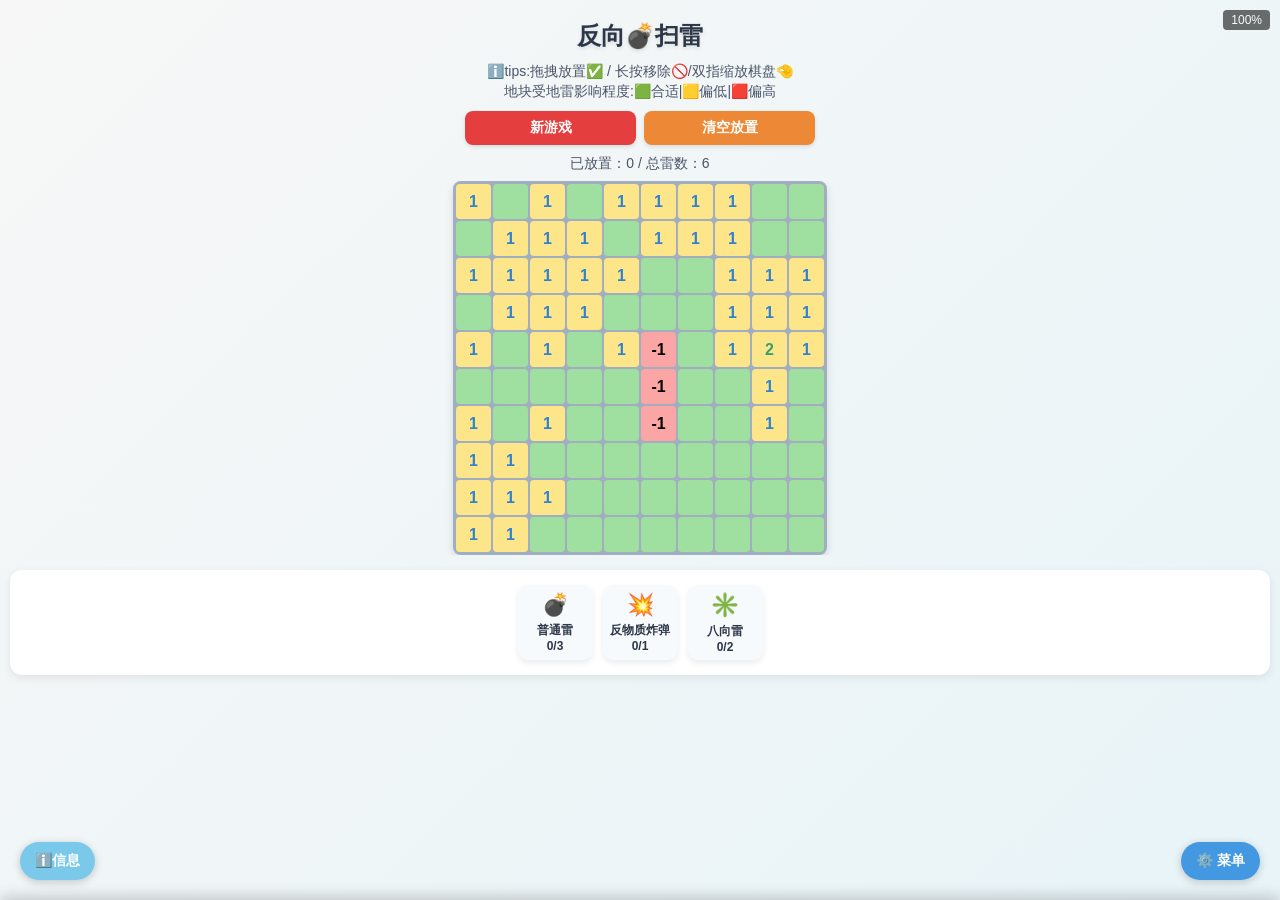
==== commit 0329bfdb: "Update M.html" ====
--- a/M.html
+++ b/M.html
@@ -151,18 +151,34 @@
             transition: all 0.15s;
             font-size: clamp(12px, 3vw, 16px);
             touch-action: none;
+            z-index: 1;
         }
         .cell:hover, .cell.touch-hover {
             box-shadow: inset 0 0 0 1px #4299e1;
         }
-        .cell-valid { background:#9fdf9f; }
-        .cell-low { background:#fde68a; }
-        .cell-over { background:#fca5a5; }
+        .cell-valid { background:#9fdf9f!important;z-index: 2; }
+        .cell-low { background:#fde68a!important; z-index: 2;}
+        .cell-over { background:#fca5a5!important;z-index: 2; }
         .mine-here { 
-            box-shadow:inset 0 0 0 2px #2d3748; 
-            background:#fff !important; 
+            position: relative;
             cursor: grab;
-            touch-action: none;
+            z-index: 3;
+        }
+        .mine-here::after {
+            content: '';
+            position: absolute;
+            top: -1px;
+            left: -1px;
+            right: -1px;
+            bottom: -1px;
+            box-shadow: inset 0 0 0 2px #2d3748; 
+            border-radius: 3px;
+            pointer-events: none; 
+            background: rgba(255, 255, 255, 0.7); }
+        .mine-here .mine-icon {
+            position: relative;
+            z-index: 4; /* 图标在最上层 */
+            font-size: 18px;
         }
         .mine-here:active { cursor: grabbing; }
         .n1{color:#3182ce} .n2{color:#38a169} .n3{color:#e53e3e} 
@@ -214,25 +230,25 @@
         }
         .emoji-drag:active { cursor: grabbing; }
 
-        .normal-bomb { font-size:clamp(18px, 4vw, 22px); }
-        .big-bomb { font-size:clamp(24px, 6vw, 32px); }
+        .normal-bomb { font-size:clamp(14px, 4vw, 22px); }
+        .big-bomb { font-size:clamp(18px, 6vw, 32px); }
         .high-bomb {
-            font-size: clamp(20px, 4.5vw, 24px);
+            font-size: clamp(16px, 4.5vw, 24px);
             filter: saturate(1000%) brightness(1.2);
             color: rgb(255, 0, 0) !important;
         }
-        .anti-bomb { font-size:clamp(18px, 4vw, 22px); }
-        .chiliV-bomb { font-size:clamp(18px, 4vw, 22px); }
-        .chiliH-bomb { font-size:clamp(18px, 4vw, 22px); transform:rotate(90deg); }
-        .chiliPlus-bomb { font-size:clamp(20px, 4.5vw, 24px); transform:rotate(45deg);}
-        .chiliDiag-bomb { font-size:clamp(20px, 4.5vw, 24px); }
-        .chiliBigDiag-bomb { font-size:clamp(20px, 4.5vw, 24px); }
-        .ring-bomb { font-size:clamp(20px, 4.5vw, 24px); }
-        .mirror-bomb { font-size:clamp(20px, 4.5vw, 24px); }
-        .radiation-bomb { font-size:clamp(20px, 4.5vw, 24px); }
-        .eight-bomb { font-size:clamp(20px, 4.5vw, 24px); }
-        .blackhole-bomb { font-size:clamp(20px, 4.5vw, 24px); }
-        .yin-yang-bomb { font-size:clamp(20px, 4.5vw, 24px); }
+        .anti-bomb { font-size:clamp(14px, 4vw, 22px); }
+        .chiliV-bomb { font-size:clamp(14px, 4vw, 22px); }
+        .chiliH-bomb { font-size:clamp(14px, 4vw, 22px); transform:rotate(90deg); }
+        .chiliPlus-bomb { font-size:clamp(14px, 4.5vw, 24px); transform:rotate(45deg);}
+        .chiliDiag-bomb { font-size:clamp(14px, 4.5vw, 24px); }
+        .chiliBigDiag-bomb { font-size:clamp(14px, 4.5vw, 24px); }
+        .ring-bomb { font-size:clamp(14px, 4.5vw, 24px); }
+        .mirror-bomb { font-size:clamp(14px, 4.5vw, 24px); }
+        .radiation-bomb { font-size:clamp(14px, 4.5vw, 24px); }
+        .eight-bomb { font-size:clamp(14px, 4.5vw, 24px); }
+        .blackhole-bomb { font-size:clamp(14px, 4.5vw, 24px); }
+        .yin-yang-bomb { font-size:clamp(14px, 4.5vw, 24px); }
 
         .mine-item {
             position: relative;
@@ -737,8 +753,8 @@
                 for(let i=-2;i<=2;i++){let x=c+i;if(x>=0&&x<S)v[r][x]++;}
             }, preview: {size:5, active: [[2,0],[2,1],[2,2],[2,3],[2,4]], center: [2,2]}},
             chiliPlus:{n:"十字辣椒",e:"✖️",cls:"chiliPlus-bomb",tip:"横竖各2格 +1",f:(r,c,v)=>{
-                for(let i=-2;i<=2;i++){let y=r+i;if(y>=0&&y<S)v[y][c]++;}
-                for(let i=-2;i<=2;i++){let x=c+i;if(x>=0&&x<S)v[r][x]++;}
+                const d=[[0,0],[1,0],[2,0],[0,1],[0,2],[-1,0],[-2,0],[0,-1],[0,-2]];
+                d.forEach(([dr,dc])=>{let y=r+dr,x=c+dc;if(y>=0&&y<S&&x>=0&&x<S)v[y][x]++;});
             }, preview: {size:5, active: [[0,2],[1,2],[2,0],[2,1],[2,2],[2,3],[2,4],[3,2],[4,2]], center: [2,2]}},
             chiliDiag:{n:"对角辣椒",e:"✖️",cls:"chiliDiag-bomb",tip:"3x3对角线 +1",f:(r,c,v)=>{
                 const d=[[-1,-1],[-1,1],[0,0],[1,-1],[1,1]];
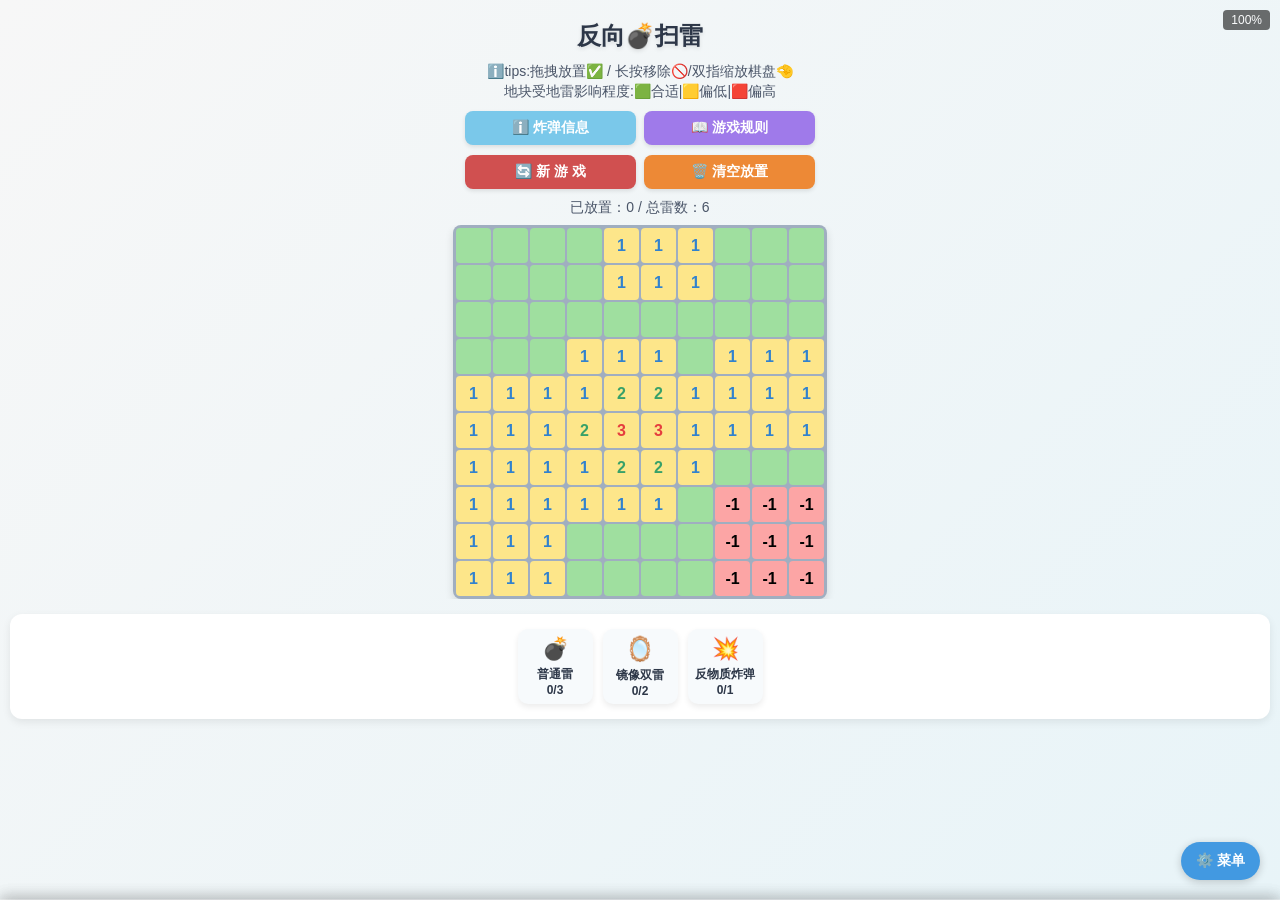
==== commit 50a5ea9a: "Update M.html" ====
--- a/M.html
+++ b/M.html
@@ -44,6 +44,44 @@
             padding: 0 5px;
         }
 
+        .top-panel {
+            gap: 8px;
+            display: flex;
+            margin-bottom: 10px;
+            width: 100%;
+            max-width: 350px;
+            justify-content: center;
+        }
+        
+        .top-panel button { 
+            padding: 8px 16px; 
+            border: none; 
+            border-radius: 8px; 
+            cursor: pointer;
+            color: white;
+            font-weight: 600;
+            transition: all 0.2s;
+            box-shadow: 0 2px 4px rgba(0,0,0,0.1);
+            font-size: 14px;
+            flex: 1;
+        }
+        
+        .info-sidebar-toggle {
+            background: #7ac8ea;
+        }
+        .info-sidebar-toggle:hover, .info-sidebar-toggle:active {
+            background: #5ab0d0;
+            transform: translateY(-1px);
+        }
+        
+        .rule-sidebar-toggle {
+            background: #9f7aea;
+        }
+        .rule-sidebar-toggle:hover, .rule-sidebar-toggle:active {
+            background: #805ad5;
+            transform: translateY(-1px);
+        }
+
         .timer-box {
             font-size: 18px;
             font-weight: bold;
@@ -57,17 +95,17 @@
         }
 
         .panel { 
-            gap:8px; 
-            display:flex; 
-            margin-bottom:10px; 
+            gap: 8px; 
+            display: flex; 
+            margin-bottom: 10px; 
             width: 100%;
             max-width: 350px;
             justify-content: center;
         }
         .panel button { 
-            padding:8px 16px; 
-            border:none; 
-            border-radius:8px; 
+            padding: 8px 16px; 
+            border: none; 
+            border-radius: 8px; 
             cursor: pointer;
             color: white;
             font-weight: 600;
@@ -77,17 +115,17 @@
             flex: 1;
         }
         #reset { 
-            background:#e53e3e; 
+            background: #d05050; 
         }
         #reset:hover, #reset:active {
-            background:#c53030;
+            background: #c03838;
             transform: translateY(-1px);
         }
         #clear { 
-            background:#ed8936; 
+            background: #ed8936; 
         }
         #clear:hover, #clear:active {
-            background:#dd6b20;
+            background: #dd6b20;
             transform: translateY(-1px);
         }
 
@@ -156,9 +194,9 @@
         .cell:hover, .cell.touch-hover {
             box-shadow: inset 0 0 0 1px #4299e1;
         }
-        .cell-valid { background:#9fdf9f!important;z-index: 2; }
-        .cell-low { background:#fde68a!important; z-index: 2;}
-        .cell-over { background:#fca5a5!important;z-index: 2; }
+        .cell-valid { background: #9fdf9f !important; z-index: 2; }
+        .cell-low { background: #fde68a !important; z-index: 2; }
+        .cell-over { background: #fca5a5 !important; z-index: 2; }
         .mine-here { 
             position: relative;
             cursor: grab;
@@ -174,16 +212,22 @@
             box-shadow: inset 0 0 0 2px #2d3748; 
             border-radius: 3px;
             pointer-events: none; 
-            background: rgba(255, 255, 255, 0.7); }
+            background: rgba(255, 255, 255, 0.7);
+        }
         .mine-here .mine-icon {
             position: relative;
-            z-index: 4; /* 图标在最上层 */
+            z-index: 4;
             font-size: 18px;
         }
         .mine-here:active { cursor: grabbing; }
-        .n1{color:#3182ce} .n2{color:#38a169} .n3{color:#e53e3e} 
-        .n4{color:#2c5282} .n5{color:#9b2c2c} .n6{color:#00a3af} 
-        .n7{color:#1a202c} .n8{color:#718096}
+        .n1 { color: #3182ce; } 
+        .n2 { color: #38a169; } 
+        .n3 { color: #e53e3e; } 
+        .n4 { color: #2c5282; } 
+        .n5 { color: #9b2c2c; } 
+        .n6 { color: #00a3af; } 
+        .n7 { color: #1a202c; } 
+        .n8 { color: #718096; }
 
         .mine-slot-box {
             display: flex;
@@ -219,7 +263,7 @@
             box-shadow: 0 4px 8px rgba(0,0,0,0.12);
         }
         .mine-item.disabled { 
-            opacity:0.5; 
+            opacity: 0.5; 
             cursor: not-allowed;
             transform: none !important;
         }
@@ -230,25 +274,25 @@
         }
         .emoji-drag:active { cursor: grabbing; }
 
-        .normal-bomb { font-size:clamp(14px, 4vw, 22px); }
-        .big-bomb { font-size:clamp(18px, 6vw, 32px); }
+        .normal-bomb { font-size: clamp(14px, 4vw, 22px); }
+        .big-bomb { font-size: clamp(18px, 6vw, 32px); }
         .high-bomb {
             font-size: clamp(16px, 4.5vw, 24px);
             filter: saturate(1000%) brightness(1.2);
             color: rgb(255, 0, 0) !important;
         }
-        .anti-bomb { font-size:clamp(14px, 4vw, 22px); }
-        .chiliV-bomb { font-size:clamp(14px, 4vw, 22px); }
-        .chiliH-bomb { font-size:clamp(14px, 4vw, 22px); transform:rotate(90deg); }
-        .chiliPlus-bomb { font-size:clamp(14px, 4.5vw, 24px); transform:rotate(45deg);}
-        .chiliDiag-bomb { font-size:clamp(14px, 4.5vw, 24px); }
-        .chiliBigDiag-bomb { font-size:clamp(14px, 4.5vw, 24px); }
-        .ring-bomb { font-size:clamp(14px, 4.5vw, 24px); }
-        .mirror-bomb { font-size:clamp(14px, 4.5vw, 24px); }
-        .radiation-bomb { font-size:clamp(14px, 4.5vw, 24px); }
-        .eight-bomb { font-size:clamp(14px, 4.5vw, 24px); }
-        .blackhole-bomb { font-size:clamp(14px, 4.5vw, 24px); }
-        .yin-yang-bomb { font-size:clamp(14px, 4.5vw, 24px); }
+        .anti-bomb { font-size: clamp(14px, 4vw, 22px); }
+        .chiliV-bomb { font-size: clamp(14px, 4vw, 22px); }
+        .chiliH-bomb { font-size: clamp(14px, 4vw, 22px); transform: rotate(90deg); }
+        .chiliPlus-bomb { font-size: clamp(14px, 4.5vw, 24px); transform: rotate(45deg); }
+        .chiliDiag-bomb { font-size: clamp(14px, 4.5vw, 24px); }
+        .chiliBigDiag-bomb { font-size: clamp(14px, 4.5vw, 24px); }
+        .ring-bomb { font-size: clamp(14px, 4.5vw, 24px); }
+        .mirror-bomb { font-size: clamp(14px, 4.5vw, 24px); }
+        .radiation-bomb { font-size: clamp(14px, 4.5vw, 24px); }
+        .eight-bomb { font-size: clamp(14px, 4.5vw, 24px); }
+        .blackhole-bomb { font-size: clamp(14px, 4.5vw, 24px); }
+        .yin-yang-bomb { font-size: clamp(14px, 4.5vw, 24px); }
 
         .mine-item {
             position: relative;
@@ -308,14 +352,17 @@
 
         .win {
             position: fixed;
-            top:0;left:0;width:100%;height:100%;
-            background:rgba(0,0,0,0.9);
-            display:none;
-            flex-direction:column;
-            align-items:center;
-            justify-content:center;
-            color:#fcc367;
-            font-size:clamp(28px, 8vw, 40px);
+            top: 0;
+            left: 0;
+            width: 100%;
+            height: 100%;
+            background: rgba(0,0,0,0.9);
+            display: none;
+            flex-direction: column;
+            align-items: center;
+            justify-content: center;
+            color: #fcc367;
+            font-size: clamp(28px, 8vw, 40px);
             z-index: 100;
             text-shadow: 0 0 10px rgba(252, 195, 103, 0.8);
             padding: 20px;
@@ -357,6 +404,7 @@
         .sidebar.open {
             transform: translateY(0);
         }
+        
         .sidebar-toggle {
             position: fixed;
             bottom: 20px;
@@ -369,7 +417,7 @@
             padding: 10px 15px;
             border-radius: 50px;
             cursor: pointer;
-            z-index: 999;
+            z-index: 997;
             font-weight: bold;
             font-size: 14px;
             box-shadow: 0 2px 8px rgba(0,0,0,0.2);
@@ -386,7 +434,7 @@
             box-shadow: 0 -3px 15px rgba(0,0,0,0.1);
             transform: translateY(100%);
             transition: transform 0.3s ease;
-            z-index: 998;
+            z-index: 999;
             padding: 15px;
             overflow-y: auto;
             touch-action: pan-y;
@@ -394,23 +442,24 @@
         .info-sidebar.open {
             transform: translateY(0);
         }
-        .info-sidebar-toggle {
+
+        .rule-sidebar {
             position: fixed;
-            bottom: 20px;
-            left: 20px;
-            top: auto;
-            transform: none;
-            background: #7ac8ea;
-            color: #fff;
-            border: none;
-            padding: 10px 15px;
-            border-radius: 50px;
-            cursor: pointer;
-            z-index: 998;
-            font-weight: bold;
-            font-size: 14px;
-            box-shadow: 0 2px 8px rgba(0,0,0,0.2);
-            writing-mode: horizontal-tb;
+            bottom: 0;
+            left: 0;
+            width: 100%;
+            max-height: 80vh;
+            background: #fff;
+            box-shadow: 0 -3px 15px rgba(0,0,0,0.1);
+            transform: translateY(100%);
+            transition: transform 0.3s ease;
+            z-index: 999;
+            padding: 15px;
+            overflow-y: auto;
+            touch-action: pan-y;
+        }
+        .rule-sidebar.open {
+            transform: translateY(0);
         }
 
         .sidebar-section {
@@ -426,6 +475,9 @@
         }
         .info-sidebar .sidebar-title {
             border-left-color: #7ac8ea;
+        }
+        .rule-sidebar .sidebar-title {
+            border-left-color: #9f7aea;
         }
 
         .preset-buttons {
@@ -502,10 +554,10 @@
             margin-bottom: 8px;
             background: #f7fafc;
         }
-        .record-label { font-weight: bold; margin-bottom: 4px; font-size: 14px;}
-        .record-best { color: #38a169; font-weight: bold; font-size: 14px;}
-        .record-current { color: #ed8936; font-weight: bold; font-size: 14px;}
-        .record-new { color: #e53e3e; font-weight: bold; margin-left: 6px; font-size: 14px;}
+        .record-label { font-weight: bold; margin-bottom: 4px; font-size: 14px; }
+        .record-best { color: #38a169; font-weight: bold; font-size: 14px; }
+        .record-current { color: #ed8936; font-weight: bold; font-size: 14px; }
+        .record-new { color: #e53e3e; font-weight: bold; margin-left: 6px; font-size: 14px; }
         
         .sidebar-version {
             margin-top: 20px;
@@ -606,7 +658,7 @@
             width: 100%;
             height: 100%;
             background: rgba(0,0,0,0.3);
-            z-index: 997;
+            z-index: 996;
             display: none;
         }
         .overlay.show {
@@ -621,6 +673,24 @@
             font-size: 24px;
             text-shadow: 0 0 3px rgba(0,0,0,0.5);
         }
+
+        .rule-content {
+            color: #4a5568;
+            line-height: 1.6;
+            font-size: 14px;
+        }
+        .rule-content h3 {
+            color: #2d3748;
+            margin: 12px 0 8px 0;
+            font-size: 15px;
+        }
+        .rule-content ul {
+            padding-left: 20px;
+            margin: 8px 0;
+        }
+        .rule-content li {
+            margin-bottom: 6px;
+        }
     </style>
 </head>
 <body>
@@ -628,12 +698,15 @@
     <div class="rule">
             ℹ️tips:拖拽放置✅ / 长按移除🚫/双指缩放棋盘🤏
         <br>地块受地雷影响程度:🟩合适|🟨偏低|🟥偏高</div>
-
+    <div class="top-panel">
+        <button class="info-sidebar-toggle" id="toggleInfoSidebar">ℹ️ 炸弹信息</button>
+        <button class="rule-sidebar-toggle" id="toggleRuleSidebar">📖 游戏规则</button>
+    </div>
     <div class="timer-box" id="timer">00:00.00</div>
 
     <div class="panel">
-        <button id="reset">新游戏</button>
-        <button id="clear">清空放置</button>
+        <button id="reset">🔄️ 新 游 戏</button>
+        <button id="clear">🗑️ 清空放置</button>
     </div>
 
     <div class="info">已放置：<span id="placed">0</span> / 总雷数：<span id="max">0</span></div>
@@ -703,14 +776,34 @@
             <div id="recordList"></div>
         </div>
         
-        <div class="sidebar-version">v.4.1移动端<br>作者:L1Nzy<br>邮箱:lin060911@qq.com</div>
+        <div class="sidebar-version">v.4.2移动端<br>作者:L1Nzy<br>邮箱:lin060911@qq.com</div>
     </div>
 
-    <button class="info-sidebar-toggle" id="toggleInfoSidebar">ℹ️信息</button>
     <div class="info-sidebar" id="infoSidebar">
         <div class="sidebar-section">
             <div class="sidebar-title">💣 炸弹信息</div>
             <div id="mineInfoList"></div>
+        </div>
+    </div>
+
+    <div class="rule-sidebar" id="ruleSidebar">
+        <div class="sidebar-section">
+            <div class="sidebar-title">📖 游戏规则</div>
+            <div class="rule-content">
+                <h3>🎯 核心玩法：反向扫雷（布雷）</h3>
+                <ul>
+                    <li>目标：在棋盘上放置规定数量的地雷（普通雷 + 特殊雷），使得棋盘上每个格子显示的数字，恰好等于它周围（或特定规则下）所有地雷对它的总影响值。</li>
+                    <li>操作：左键拖拽放置地雷，右键删除。</li>
+                    <li>胜利条件：所有地雷放完，且棋盘数字与地雷影响匹配（棋盘上都是🟩）。</li>
+                </ul>
+                <h3>🧩 地块状态解读</h3>
+                <p>游戏会根据你当前的布雷情况，实时用颜色提示每个格子：</p>
+                <ul>
+                    <li>🟩 合适：该格子的当前影响值 [等于] 显示数字（正确）。</li>
+                    <li>🟨 偏低：该格子的当前影响值 [小于] 显示数字（还需在周围加雷）。</li>
+                    <li>🟥 偏高：该格子的当前影响值 [大于] 显示数字（周围雷太多，需删除）。</li>
+                </ul>
+            </div>
         </div>
     </div>
 
@@ -861,6 +954,16 @@
         let isDragging = false; 
         let isDeleting = false;
 
+        document.getElementById('toggleRuleSidebar').onclick = (e) => {
+            e.stopPropagation();
+            const ruleSb = document.getElementById('ruleSidebar');
+            const overlay = document.getElementById('overlay');
+            ruleSb.classList.toggle('open');
+            overlay.classList.toggle('show');
+            document.getElementById('sidebar').classList.remove('open');
+            document.getElementById('infoSidebar').classList.remove('open');
+        };
+
         document.getElementById('toggleInfoSidebar').onclick = (e) => {
             e.stopPropagation();
             const infoSb = document.getElementById('infoSidebar');
@@ -868,7 +971,9 @@
             infoSb.classList.toggle('open');
             overlay.classList.toggle('show');
             document.getElementById('sidebar').classList.remove('open');
+            document.getElementById('ruleSidebar').classList.remove('open');
         };
+
         document.getElementById('toggleSidebar').onclick = (e) => {
             e.stopPropagation();
             const sb = document.getElementById('sidebar');
@@ -876,17 +981,21 @@
             sb.classList.toggle('open');
             overlay.classList.toggle('show');
             document.getElementById('infoSidebar').classList.remove('open');
+            document.getElementById('ruleSidebar').classList.remove('open');
         };
 
         document.addEventListener('click', (e) => {
             const sidebar = document.getElementById('sidebar');
             const infoSidebar = document.getElementById('infoSidebar');
+            const ruleSidebar = document.getElementById('ruleSidebar');
             const toggleSidebar = document.getElementById('toggleSidebar');
             const toggleInfoSidebar = document.getElementById('toggleInfoSidebar');
+            const toggleRuleSidebar = document.getElementById('toggleRuleSidebar');
             const overlay = document.getElementById('overlay');
 
             const isClickOutsideSidebar = !sidebar.contains(e.target) && e.target !== toggleSidebar;
             const isClickOutsideInfoSidebar = !infoSidebar.contains(e.target) && e.target !== toggleInfoSidebar;
+            const isClickOutsideRuleSidebar = !ruleSidebar.contains(e.target) && e.target !== toggleRuleSidebar;
 
             if (isClickOutsideSidebar && sidebar.classList.contains('open')) {
                 sidebar.classList.remove('open');
@@ -894,7 +1003,10 @@
             if (isClickOutsideInfoSidebar && infoSidebar.classList.contains('open')) {
                 infoSidebar.classList.remove('open');
             }
-            if (!sidebar.classList.contains('open') && !infoSidebar.classList.contains('open')) {
+            if (isClickOutsideRuleSidebar && ruleSidebar.classList.contains('open')) {
+                ruleSidebar.classList.remove('open');
+            }
+            if (!sidebar.classList.contains('open') && !infoSidebar.classList.contains('open') && !ruleSidebar.classList.contains('open')) {
                 overlay.classList.remove('show');
             }
         });
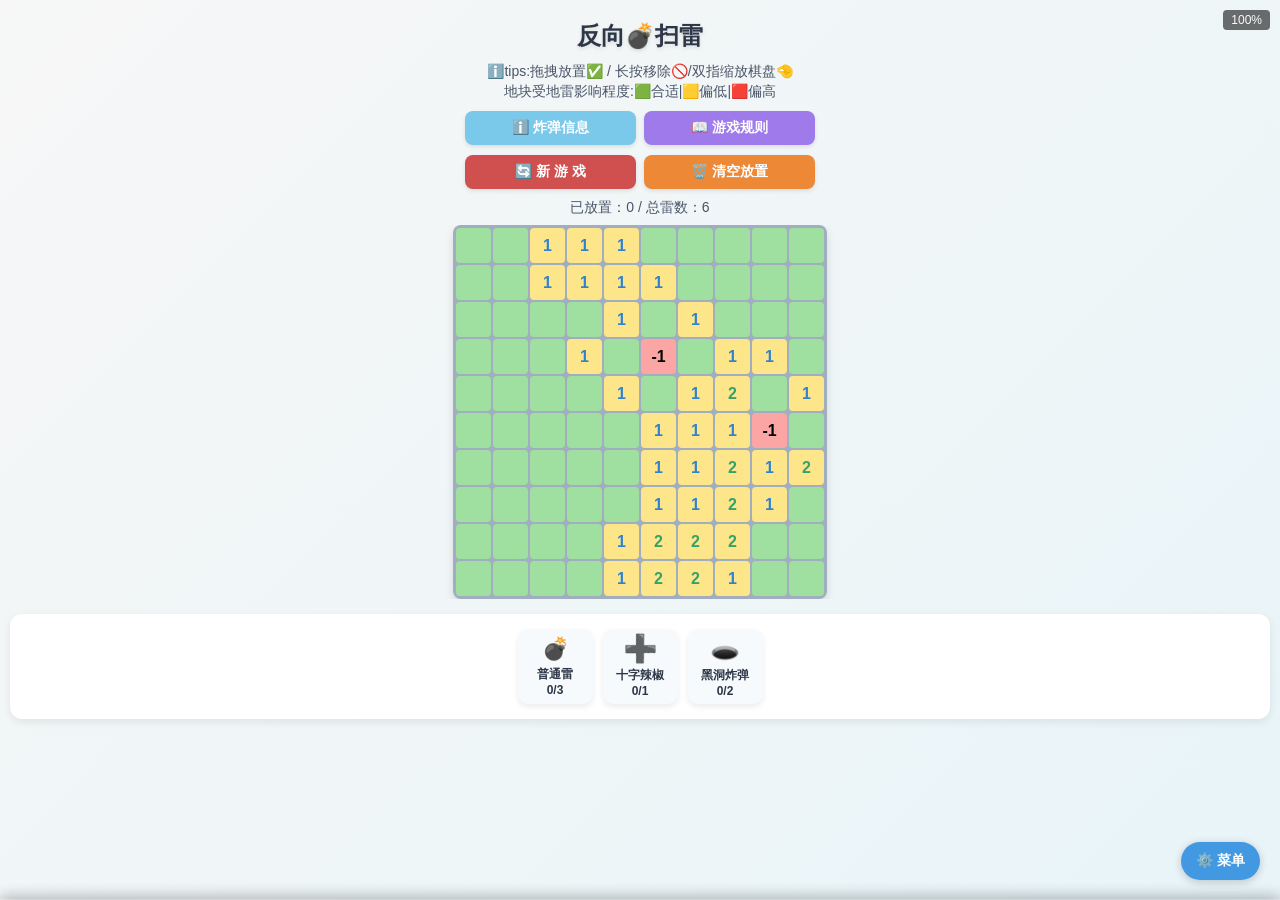
==== commit 213023af: "Update M.html" ====
--- a/M.html
+++ b/M.html
@@ -793,7 +793,7 @@
                 <h3>🎯 核心玩法：反向扫雷（布雷）</h3>
                 <ul>
                     <li>目标：在棋盘上放置规定数量的地雷（普通雷 + 特殊雷），使得棋盘上每个格子显示的数字，恰好等于它周围（或特定规则下）所有地雷对它的总影响值。</li>
-                    <li>操作：左键拖拽放置地雷，右键删除。</li>
+                    <li>操作：拖拽放置地雷，长按删除。</li>
                     <li>胜利条件：所有地雷放完，且棋盘数字与地雷影响匹配（棋盘上都是🟩）。</li>
                 </ul>
                 <h3>🧩 地块状态解读</h3>
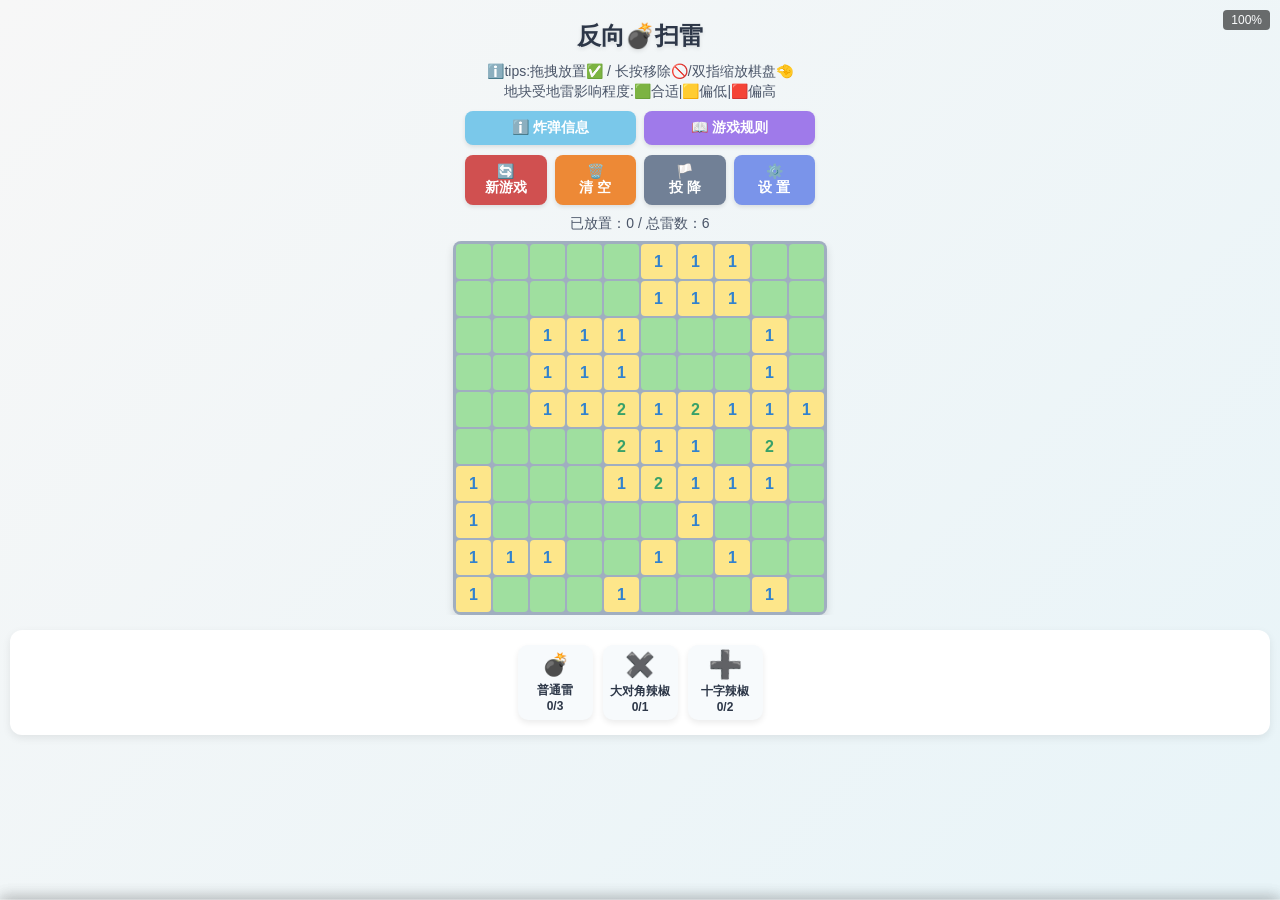
==== commit 39051e12: "Update M.html" ====
--- a/M.html
+++ b/M.html
@@ -126,6 +126,20 @@
         }
         #clear:hover, #clear:active {
             background: #dd6b20;
+            transform: translateY(-1px);
+        }
+        #surrender { 
+            background: #718096; 
+        }
+        #surrender:hover, #surrender:active {
+            background: #4a5568;
+            transform: translateY(-1px);
+        }
+        .sidebar-toggle { 
+            background: #7a94ea; 
+        }
+        .sidebar-toggle:hover, .sidebar-toggle:active {
+            background: #805ad5;
             transform: translateY(-1px);
         }
 
@@ -385,6 +399,48 @@
             background: #38a169;
             transform: translateY(-2px);
         }
+        .lose {
+            position: fixed;
+            top: 0;
+            left: 0;
+            width: 100%;
+            height: 100%;
+            background: rgba(0,0,0,0.9);
+            display: none;
+            flex-direction: column;
+            align-items: center;
+            justify-content: center;
+            color: #e53e3e;
+            font-size: clamp(28px, 8vw, 40px);
+            z-index: 100;
+            text-shadow: 0 0 10px rgba(229, 62, 62, 0.8);
+            padding: 20px;
+        }
+        .lose button {
+            margin-top: 30px;
+            padding: 12px 24px;
+            background: #718096;
+            color: white;
+            border: none;
+            border-radius: 8px;
+            font-size: clamp(16px, 4vw, 18px);
+            font-weight: 600;
+            cursor: pointer;
+            transition: all 0.2s;
+            box-shadow: 0 4px 8px rgba(0,0,0,0.2);
+            min-width: 120px;
+        }
+        .lose button:hover, .lose button:active {
+            background: #4a5568;
+            transform: translateY(-2px);
+        }
+        .lose .retry-btn {
+            margin-top: 15px;
+            background: #ed8936;
+        }
+        .lose .retry-btn:hover, .lose .retry-btn:active {
+            background: #dd6b20;
+        }
 
         .sidebar {
             position: fixed;
@@ -405,24 +461,6 @@
             transform: translateY(0);
         }
         
-        .sidebar-toggle {
-            position: fixed;
-            bottom: 20px;
-            right: 20px;
-            top: auto;
-            transform: none;
-            background: #4299e1;
-            color: #fff;
-            border: none;
-            padding: 10px 15px;
-            border-radius: 50px;
-            cursor: pointer;
-            z-index: 997;
-            font-weight: bold;
-            font-size: 14px;
-            box-shadow: 0 2px 8px rgba(0,0,0,0.2);
-            writing-mode: horizontal-tb;
-        }
 
         .info-sidebar {
             position: fixed;
@@ -691,6 +729,52 @@
         .rule-content li {
             margin-bottom: 6px;
         }
+        
+        .answer-retry-btn {
+            width: 100%;
+            max-width: 200px;
+            margin: 10px auto 0;
+            padding: 12px 20px;
+            background: #ed8936;
+            color: white;
+            border: none;
+            border-radius: 8px;
+            font-weight: 600;
+            cursor: pointer;
+            transition: all 0.2s;
+            box-shadow: 0 2px 6px rgba(0,0,0,0.1);
+            font-size: 16px;
+            display: block;
+        }
+        .answer-retry-btn:hover, .answer-retry-btn:active {
+            background: #dd6b20;
+            transform: translateY(-2px);
+        }
+        
+        .cell-answer {
+            position: relative;
+        }
+        .cell-answer::after {
+            content: '';
+            position: absolute;
+            top: 0;
+            left: 0;
+            width: 100%;
+            height: 100%;
+            background: rgba(255, 255, 255, 0.7);
+            border-radius: 4px;
+            z-index: 5;
+        }
+        .cell-answer .correct-mine {
+            position: relative;
+            z-index: 6;
+            animation: pulse 0.5s ease-in-out;
+        }
+        @keyframes pulse {
+            0% { transform: scale(1); }
+            50% { transform: scale(1.2); }
+            100% { transform: scale(1); }
+        }
     </style>
 </head>
 <body>
@@ -702,30 +786,39 @@
         <button class="info-sidebar-toggle" id="toggleInfoSidebar">ℹ️ 炸弹信息</button>
         <button class="rule-sidebar-toggle" id="toggleRuleSidebar">📖 游戏规则</button>
     </div>
+    
+    <div class="panel">
+        <button id="reset">🔄️<br>新游戏</button>
+        <button id="clear">🗑️<br>清  空</button>
+        <button id="surrender">🏳️<br>投  降</button>
+        <button class="sidebar-toggle" id="toggleSidebar">⚙️<br>设  置</button>
+    </div>
+
+    <div class="info">已放置：<span id="placed">0</span> / 总雷数：<span id="max">0</span></div>
+
     <div class="timer-box" id="timer">00:00.00</div>
 
-    <div class="panel">
-        <button id="reset">🔄️ 新 游 戏</button>
-        <button id="clear">🗑️ 清空放置</button>
-    </div>
-
-    <div class="info">已放置：<span id="placed">0</span> / 总雷数：<span id="max">0</span></div>
-    
     <div class="board-wrapper" id="boardWrapper">
         <div class="board" id="board"></div>
         <div class="zoom-display" id="zoomDisplay">100%</div>
     </div>
     
     <div class="mine-slot-box" id="slot"></div>
+    <div id="answerRetryBtn" style="display: none;"></div>
 
     <div class="win" id="win">
         <div>🎉 恭喜通关！</div>
         <button onclick="newGame()">再来一局</button>
     </div>
+    
+    <div class="lose" id="lose">
+        <div>😔 通关失败</div>
+        <button id="showAnswerBtn" onclick="showAnswer()">查看答案</button>
+    </div>
 
     <div class="overlay" id="overlay"></div>
     
-    <button class="sidebar-toggle" id="toggleSidebar">⚙️ 菜单</button>
+    
     <div class="sidebar" id="sidebar">
         <div class="sidebar-section">
             <div class="sidebar-title">🎮 难度选择</div>
@@ -776,7 +869,7 @@
             <div id="recordList"></div>
         </div>
         
-        <div class="sidebar-version">v.4.2移动端<br>作者:L1Nzy<br>邮箱:lin060911@qq.com</div>
+        <div class="sidebar-version">v.5.0移动端<br>作者:L1Nzy<br>邮箱:lin060911@qq.com</div>
     </div>
 
     <div class="info-sidebar" id="infoSidebar">
@@ -822,6 +915,10 @@
         let ti = null;
         let ct = 0;
         let ts = false; 
+        let isAnswerMode = false; 
+        let originalPlaced = {};
+        let originalBoardState = null; 
+        let correctAnswer = null;
 
         let lt = JSON.parse(localStorage.getItem('mineLastTimes')) || {
             easy: null, medium: null, hard: null
@@ -1011,6 +1108,77 @@
             }
         });
 
+        document.getElementById('surrender').onclick = function() {
+            if (isAnswerMode) return;
+            
+            stopTi(); // 重置计时状态，确保不再计时
+            
+            originalPlaced = {...G.placed};
+            originalBoardState = {
+                tar: JSON.parse(JSON.stringify(G.tar)),
+                pool: {...G.pool},
+                max: G.max
+            };
+            
+            document.getElementById('lose').style.display = 'flex';
+            document.getElementById('overlay').classList.add('show');
+            
+            document.getElementById('timer').style.display = 'none';
+        } 
+
+        function showAnswer() {
+            isAnswerMode = true;
+            
+            document.getElementById('lose').style.display = 'none';
+            document.getElementById('overlay').classList.remove('show');
+            
+            G.placed = {...correctAnswer};
+            resetP();
+            render();
+            
+            document.querySelectorAll('.panel button').forEach(btn => {
+                if (btn.id !== 'surrender') btn.disabled = true;
+            });
+            
+            const retryBtnContainer = document.getElementById('answerRetryBtn');
+            retryBtnContainer.innerHTML = '<button class="answer-retry-btn" onclick="retryFromAnswer()">[再试一次]<br><br>复盘模式不计成绩❌</button>';
+            retryBtnContainer.style.display = 'block';
+            
+            document.getElementById('slot').style.display = 'none';
+            
+            document.getElementById('timer').style.display = 'none';
+        }
+
+        function retryFromAnswer() {
+            isAnswerMode = false;
+            ts = false; 
+            
+            G.placed = {...originalPlaced};
+            
+            if (originalBoardState) {
+                G.tar = originalBoardState.tar;
+                G.pool = originalBoardState.pool;
+                G.max = originalBoardState.max;
+            }
+            
+            resetP();
+            render();
+            
+            document.querySelectorAll('.panel button').forEach(btn => {
+                btn.disabled = false;
+            });
+            
+            const retryBtnContainer = document.getElementById('answerRetryBtn');
+            retryBtnContainer.style.display = 'none';
+            
+            document.getElementById('slot').style.display = 'flex';
+            
+            ct = 0;
+            document.getElementById('timer').textContent = '00:00.00';
+            document.getElementById('timer').style.display = 'none';
+            
+        }
+
         function createDragGhost(emoji, className) {
             if (dragGhost) {
                 dragGhost.remove();
@@ -1222,7 +1390,9 @@
                                 if (k !== dragMineKey && !G.placed[k]) {
                                     delete G.placed[dragMineKey];
                                     G.placed[k] = dragMineType;
-                                    startTiOnFirst();
+                                    if (!isAnswerMode && ts) {
+                                        startTiOnFirst();
+                                    }
                                     resetP();
                                     render();
                                     updatePlaced();
@@ -1232,7 +1402,9 @@
                                     const useCount = Object.values(G.placed).filter(x => x === dragMineType).length;
                                     if (useCount < G.pool[dragMineType]) {
                                         G.placed[k] = dragMineType;
-                                        startTiOnFirst();
+                                        if (!isAnswerMode && ts) {
+                                            startTiOnFirst();
+                                        }
                                         resetP();
                                         render();
                                         updatePlaced();
@@ -1393,6 +1565,9 @@
             G.pool=pool; 
             G.max=T; 
             G.placed={}; 
+            
+            correctAnswer = {...ans};
+            
             resetP();
         }
 
@@ -1467,9 +1642,8 @@
             document.getElementById('placed').textContent=placed;
             document.getElementById('max').textContent=G.max;
         }
-
         function startTiOnFirst(){
-            if (!diff || ts) return;
+            if (!diff || ts || isAnswerMode) return;
             ts = true;
             startTi();
         }
@@ -1497,6 +1671,8 @@
         }
 
         function checkWin(){
+            if (isAnswerMode || !ts) return;
+            
             if(Object.keys(G.placed).length!==G.max) return;
             
             for(let r=0;r<S;r++) {
@@ -1509,6 +1685,7 @@
             saveRec();
             document.getElementById('win').style.display='flex';
         }
+
 
         function saveRec() {
             if (!diff) return;
@@ -1601,6 +1778,20 @@
             document.getElementById('timer').textContent = '00:00.00';
             document.getElementById('timer').style.display = 'none';
             document.getElementById('win').style.display='none';
+            document.getElementById('lose').style.display='none';
+            document.getElementById('overlay').classList.remove('show');
+            isAnswerMode = false;
+            
+
+            document.querySelectorAll('.panel button').forEach(btn => {
+                btn.disabled = false;
+            });
+            
+
+            document.getElementById('answerRetryBtn').style.display = 'none';
+
+            document.getElementById('slot').style.display = 'flex';
+            
             genGame(); 
             render(); 
             renderRec();
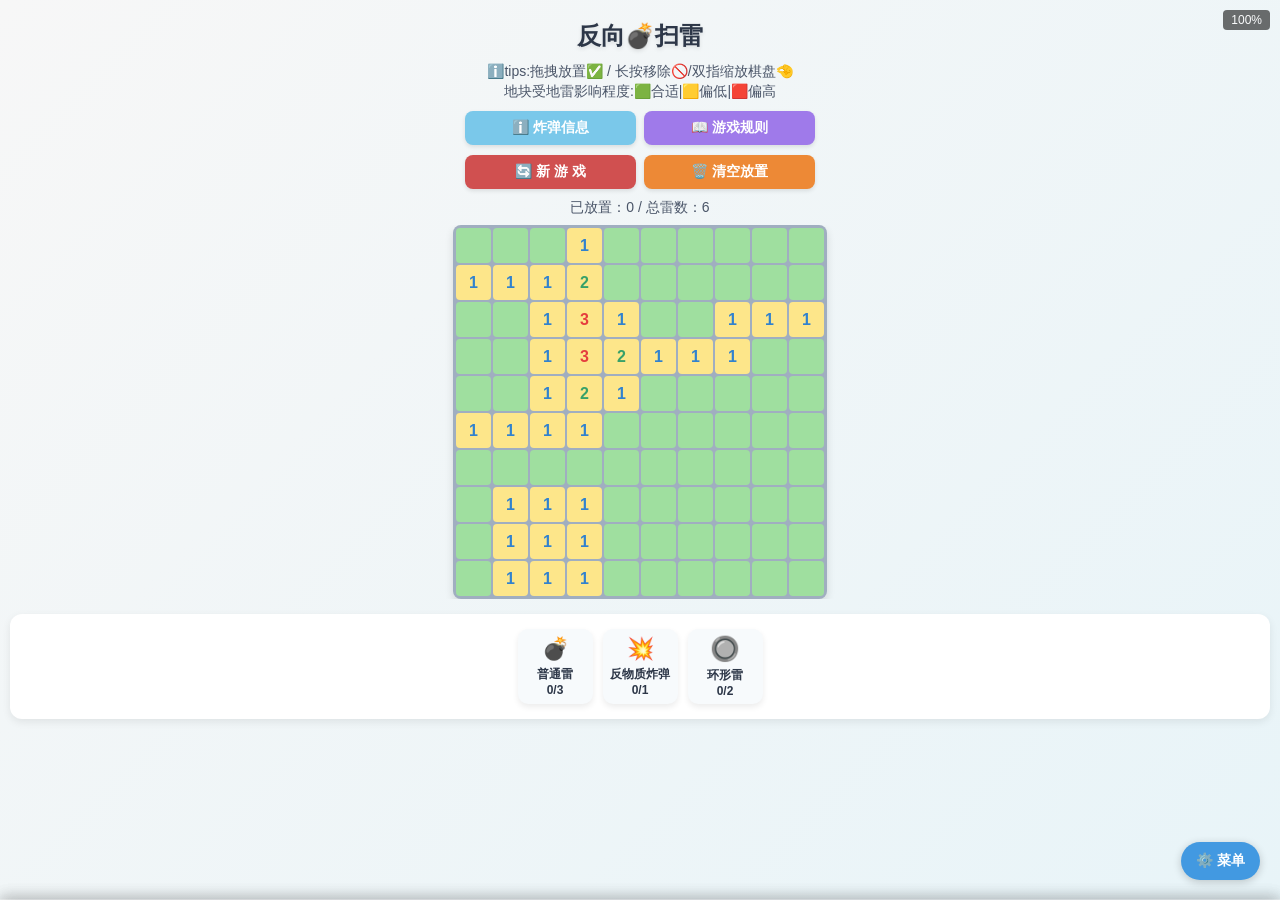
==== commit 97397009: "Update M.html" ====
--- a/M.html
+++ b/M.html
@@ -126,20 +126,6 @@
         }
         #clear:hover, #clear:active {
             background: #dd6b20;
-            transform: translateY(-1px);
-        }
-        #surrender { 
-            background: #718096; 
-        }
-        #surrender:hover, #surrender:active {
-            background: #4a5568;
-            transform: translateY(-1px);
-        }
-        .sidebar-toggle { 
-            background: #7a94ea; 
-        }
-        .sidebar-toggle:hover, .sidebar-toggle:active {
-            background: #805ad5;
             transform: translateY(-1px);
         }
 
@@ -399,48 +385,6 @@
             background: #38a169;
             transform: translateY(-2px);
         }
-        .lose {
-            position: fixed;
-            top: 0;
-            left: 0;
-            width: 100%;
-            height: 100%;
-            background: rgba(0,0,0,0.9);
-            display: none;
-            flex-direction: column;
-            align-items: center;
-            justify-content: center;
-            color: #e53e3e;
-            font-size: clamp(28px, 8vw, 40px);
-            z-index: 100;
-            text-shadow: 0 0 10px rgba(229, 62, 62, 0.8);
-            padding: 20px;
-        }
-        .lose button {
-            margin-top: 30px;
-            padding: 12px 24px;
-            background: #718096;
-            color: white;
-            border: none;
-            border-radius: 8px;
-            font-size: clamp(16px, 4vw, 18px);
-            font-weight: 600;
-            cursor: pointer;
-            transition: all 0.2s;
-            box-shadow: 0 4px 8px rgba(0,0,0,0.2);
-            min-width: 120px;
-        }
-        .lose button:hover, .lose button:active {
-            background: #4a5568;
-            transform: translateY(-2px);
-        }
-        .lose .retry-btn {
-            margin-top: 15px;
-            background: #ed8936;
-        }
-        .lose .retry-btn:hover, .lose .retry-btn:active {
-            background: #dd6b20;
-        }
 
         .sidebar {
             position: fixed;
@@ -461,6 +405,24 @@
             transform: translateY(0);
         }
         
+        .sidebar-toggle {
+            position: fixed;
+            bottom: 20px;
+            right: 20px;
+            top: auto;
+            transform: none;
+            background: #4299e1;
+            color: #fff;
+            border: none;
+            padding: 10px 15px;
+            border-radius: 50px;
+            cursor: pointer;
+            z-index: 997;
+            font-weight: bold;
+            font-size: 14px;
+            box-shadow: 0 2px 8px rgba(0,0,0,0.2);
+            writing-mode: horizontal-tb;
+        }
 
         .info-sidebar {
             position: fixed;
@@ -729,52 +691,6 @@
         .rule-content li {
             margin-bottom: 6px;
         }
-        
-        .answer-retry-btn {
-            width: 100%;
-            max-width: 200px;
-            margin: 10px auto 0;
-            padding: 12px 20px;
-            background: #ed8936;
-            color: white;
-            border: none;
-            border-radius: 8px;
-            font-weight: 600;
-            cursor: pointer;
-            transition: all 0.2s;
-            box-shadow: 0 2px 6px rgba(0,0,0,0.1);
-            font-size: 16px;
-            display: block;
-        }
-        .answer-retry-btn:hover, .answer-retry-btn:active {
-            background: #dd6b20;
-            transform: translateY(-2px);
-        }
-        
-        .cell-answer {
-            position: relative;
-        }
-        .cell-answer::after {
-            content: '';
-            position: absolute;
-            top: 0;
-            left: 0;
-            width: 100%;
-            height: 100%;
-            background: rgba(255, 255, 255, 0.7);
-            border-radius: 4px;
-            z-index: 5;
-        }
-        .cell-answer .correct-mine {
-            position: relative;
-            z-index: 6;
-            animation: pulse 0.5s ease-in-out;
-        }
-        @keyframes pulse {
-            0% { transform: scale(1); }
-            50% { transform: scale(1.2); }
-            100% { transform: scale(1); }
-        }
     </style>
 </head>
 <body>
@@ -786,39 +702,30 @@
         <button class="info-sidebar-toggle" id="toggleInfoSidebar">ℹ️ 炸弹信息</button>
         <button class="rule-sidebar-toggle" id="toggleRuleSidebar">📖 游戏规则</button>
     </div>
+    <div class="timer-box" id="timer">00:00.00</div>
+
+    <div class="panel">
+        <button id="reset">🔄️ 新 游 戏</button>
+        <button id="clear">🗑️ 清空放置</button>
+    </div>
+
+    <div class="info">已放置：<span id="placed">0</span> / 总雷数：<span id="max">0</span></div>
     
-    <div class="panel">
-        <button id="reset">🔄️<br>新游戏</button>
-        <button id="clear">🗑️<br>清  空</button>
-        <button id="surrender">🏳️<br>投  降</button>
-        <button class="sidebar-toggle" id="toggleSidebar">⚙️<br>设  置</button>
-    </div>
-
-    <div class="info">已放置：<span id="placed">0</span> / 总雷数：<span id="max">0</span></div>
-
-    <div class="timer-box" id="timer">00:00.00</div>
-
     <div class="board-wrapper" id="boardWrapper">
         <div class="board" id="board"></div>
         <div class="zoom-display" id="zoomDisplay">100%</div>
     </div>
     
     <div class="mine-slot-box" id="slot"></div>
-    <div id="answerRetryBtn" style="display: none;"></div>
 
     <div class="win" id="win">
         <div>🎉 恭喜通关！</div>
         <button onclick="newGame()">再来一局</button>
     </div>
-    
-    <div class="lose" id="lose">
-        <div>😔 通关失败</div>
-        <button id="showAnswerBtn" onclick="showAnswer()">查看答案</button>
-    </div>
 
     <div class="overlay" id="overlay"></div>
     
-    
+    <button class="sidebar-toggle" id="toggleSidebar">⚙️ 菜单</button>
     <div class="sidebar" id="sidebar">
         <div class="sidebar-section">
             <div class="sidebar-title">🎮 难度选择</div>
@@ -869,7 +776,7 @@
             <div id="recordList"></div>
         </div>
         
-        <div class="sidebar-version">v.5.0移动端<br>作者:L1Nzy<br>邮箱:lin060911@qq.com</div>
+        <div class="sidebar-version">v.4.2移动端<br>作者:L1Nzy<br>邮箱:lin060911@qq.com</div>
     </div>
 
     <div class="info-sidebar" id="infoSidebar">
@@ -915,10 +822,6 @@
         let ti = null;
         let ct = 0;
         let ts = false; 
-        let isAnswerMode = false; 
-        let originalPlaced = {};
-        let originalBoardState = null; 
-        let correctAnswer = null;
 
         let lt = JSON.parse(localStorage.getItem('mineLastTimes')) || {
             easy: null, medium: null, hard: null
@@ -1108,77 +1011,6 @@
             }
         });
 
-        document.getElementById('surrender').onclick = function() {
-            if (isAnswerMode) return;
-            
-            stopTi(); // 重置计时状态，确保不再计时
-            
-            originalPlaced = {...G.placed};
-            originalBoardState = {
-                tar: JSON.parse(JSON.stringify(G.tar)),
-                pool: {...G.pool},
-                max: G.max
-            };
-            
-            document.getElementById('lose').style.display = 'flex';
-            document.getElementById('overlay').classList.add('show');
-            
-            document.getElementById('timer').style.display = 'none';
-        } 
-
-        function showAnswer() {
-            isAnswerMode = true;
-            
-            document.getElementById('lose').style.display = 'none';
-            document.getElementById('overlay').classList.remove('show');
-            
-            G.placed = {...correctAnswer};
-            resetP();
-            render();
-            
-            document.querySelectorAll('.panel button').forEach(btn => {
-                if (btn.id !== 'surrender') btn.disabled = true;
-            });
-            
-            const retryBtnContainer = document.getElementById('answerRetryBtn');
-            retryBtnContainer.innerHTML = '<button class="answer-retry-btn" onclick="retryFromAnswer()">[再试一次]<br><br>复盘模式不计成绩❌</button>';
-            retryBtnContainer.style.display = 'block';
-            
-            document.getElementById('slot').style.display = 'none';
-            
-            document.getElementById('timer').style.display = 'none';
-        }
-
-        function retryFromAnswer() {
-            isAnswerMode = false;
-            ts = false; 
-            
-            G.placed = {...originalPlaced};
-            
-            if (originalBoardState) {
-                G.tar = originalBoardState.tar;
-                G.pool = originalBoardState.pool;
-                G.max = originalBoardState.max;
-            }
-            
-            resetP();
-            render();
-            
-            document.querySelectorAll('.panel button').forEach(btn => {
-                btn.disabled = false;
-            });
-            
-            const retryBtnContainer = document.getElementById('answerRetryBtn');
-            retryBtnContainer.style.display = 'none';
-            
-            document.getElementById('slot').style.display = 'flex';
-            
-            ct = 0;
-            document.getElementById('timer').textContent = '00:00.00';
-            document.getElementById('timer').style.display = 'none';
-            
-        }
-
         function createDragGhost(emoji, className) {
             if (dragGhost) {
                 dragGhost.remove();
@@ -1390,9 +1222,7 @@
                                 if (k !== dragMineKey && !G.placed[k]) {
                                     delete G.placed[dragMineKey];
                                     G.placed[k] = dragMineType;
-                                    if (!isAnswerMode && ts) {
-                                        startTiOnFirst();
-                                    }
+                                    startTiOnFirst();
                                     resetP();
                                     render();
                                     updatePlaced();
@@ -1402,9 +1232,7 @@
                                     const useCount = Object.values(G.placed).filter(x => x === dragMineType).length;
                                     if (useCount < G.pool[dragMineType]) {
                                         G.placed[k] = dragMineType;
-                                        if (!isAnswerMode && ts) {
-                                            startTiOnFirst();
-                                        }
+                                        startTiOnFirst();
                                         resetP();
                                         render();
                                         updatePlaced();
@@ -1565,9 +1393,6 @@
             G.pool=pool; 
             G.max=T; 
             G.placed={}; 
-            
-            correctAnswer = {...ans};
-            
             resetP();
         }
 
@@ -1642,8 +1467,9 @@
             document.getElementById('placed').textContent=placed;
             document.getElementById('max').textContent=G.max;
         }
+
         function startTiOnFirst(){
-            if (!diff || ts || isAnswerMode) return;
+            if (!diff || ts) return;
             ts = true;
             startTi();
         }
@@ -1671,8 +1497,6 @@
         }
 
         function checkWin(){
-            if (isAnswerMode || !ts) return;
-            
             if(Object.keys(G.placed).length!==G.max) return;
             
             for(let r=0;r<S;r++) {
@@ -1685,7 +1509,6 @@
             saveRec();
             document.getElementById('win').style.display='flex';
         }
-
 
         function saveRec() {
             if (!diff) return;
@@ -1778,20 +1601,6 @@
             document.getElementById('timer').textContent = '00:00.00';
             document.getElementById('timer').style.display = 'none';
             document.getElementById('win').style.display='none';
-            document.getElementById('lose').style.display='none';
-            document.getElementById('overlay').classList.remove('show');
-            isAnswerMode = false;
-            
-
-            document.querySelectorAll('.panel button').forEach(btn => {
-                btn.disabled = false;
-            });
-            
-
-            document.getElementById('answerRetryBtn').style.display = 'none';
-
-            document.getElementById('slot').style.display = 'flex';
-            
             genGame(); 
             render(); 
             renderRec();
